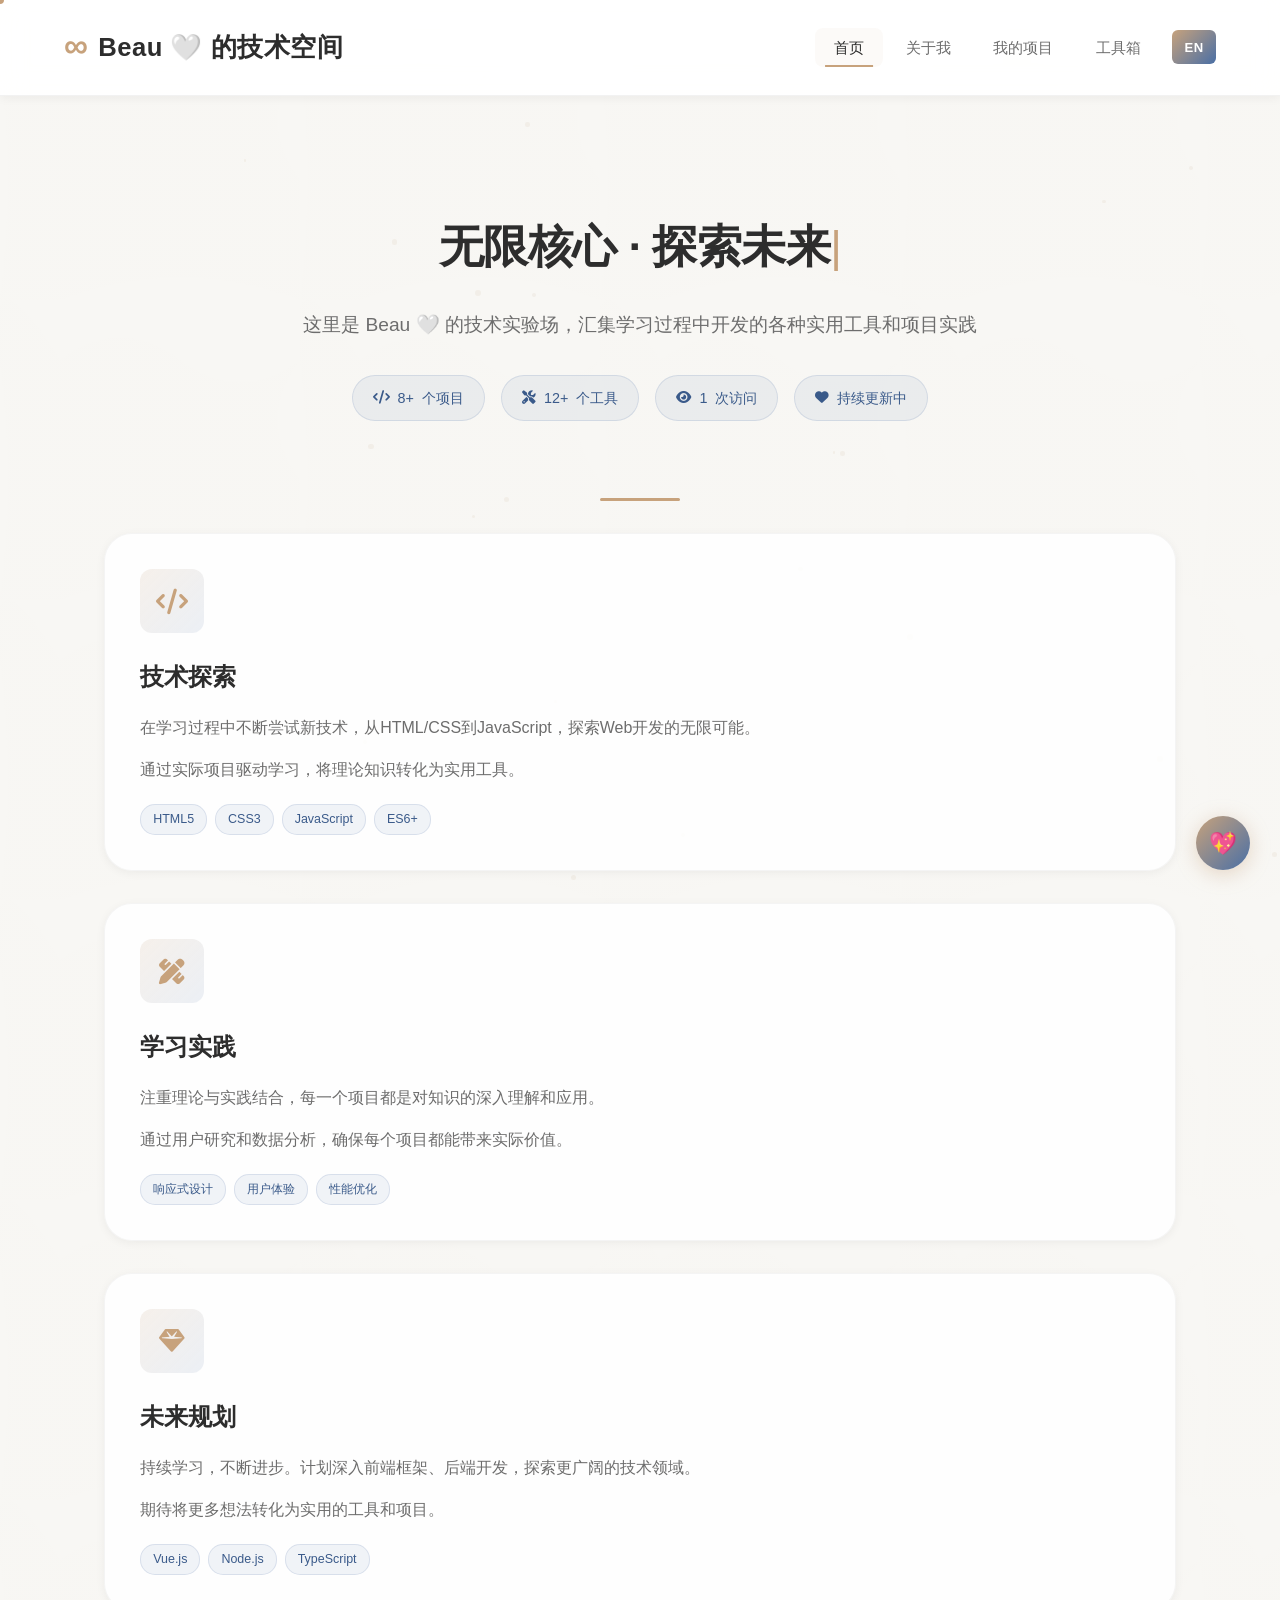
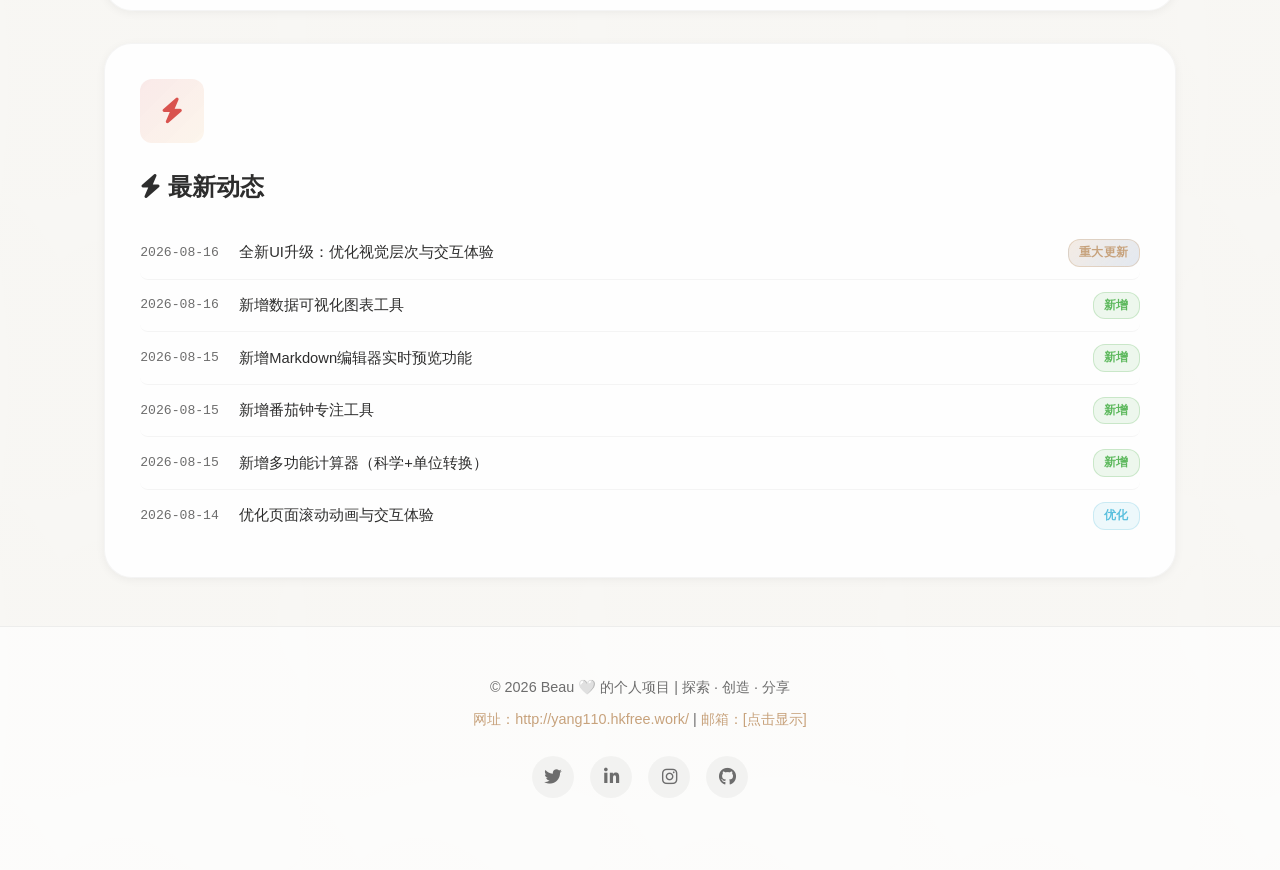
==== index.html @ 0f8a6fc0 "上传网站文件" ====
<!DOCTYPE html>
<html lang="zh-CN">
<head>
    <meta charset="UTF-8">
    <link rel="icon" href="图标/logo.png">
    <meta name="viewport" content="width=device-width, initial-scale=1.0">
    <title>InfinityCore - 无限核心 | Beau 🤍 的技术空间</title>
    <meta name="description" content="Beau 🤍 的个人技术空间，汇集学习过程中开发的各种实用工具和项目实践">
    
    <!-- SEO & Open Graph -->
    <meta property="og:title" content="InfinityCore - 无限核心 | Beau 🤍 的技术空间">
    <meta property="og:description" content="个人技术实验场，汇集学习过程中开发的各种实用工具和项目实践 | 全新升级版">
    <meta property="og:type" content="website">
    <meta name="keywords" content="InfinityCore, Beau, 技术空间, Web开发, 前端, JavaScript, HTML, CSS, 工具箱, 学习笔记">
    <meta http-equiv="Content-Type" content="text/html;charset=gb2312" />
    <meta name="sogou_site_verification" content="lBYwadlYSS" />
    <meta name="theme-color" content="#c7a27c">

    <!-- 外部CSS文件 -->
    <link rel="stylesheet" href="https://cdnjs.cloudflare.com/ajax/libs/font-awesome/6.4.0/css/all.min.css">
    <link rel="stylesheet" href="style.css">
    
    <!-- 多语言系统 -->
    <script src="i18n.js"></script>
</head>
<body>
    <!-- 自定义光标（简化版） -->
    <div class="cursor-dot"></div>
    
    <!-- 背景粒子 -->
    <div class="particles" id="particles"></div>
    
    <!-- 加载动画 -->
    <div class="loader" id="loader">
        <div class="loader-content">
            <div class="logo-loading">InfinityCore</div>
            <div class="loader-spinner"></div>
            <div class="loader-progress"></div>
            <div class="loader-complete" data-i18n="loader.ready">准备就绪</div>
        </div>
    </div>

    <!-- 导航栏（只保留前4项 + 语言切换） -->
    <nav class="navbar" id="navbar">
        <div class="logo">
            <span class="logo-icon">∞</span>
            <span data-i18n="nav.logo">Beau 🤍 的技术空间</span>
        </div>
        <div class="nav-actions">
            <!-- 语言切换按钮 -->
            <button class="lang-toggle" id="langToggle" data-tooltip="Switch to English" title="切换语言">EN</button>
            <button class="mobile-toggle" id="mobileToggle">☰</button>
        </div>
        <ul class="nav-links" id="navLinks">
            <li><a href="#" class="active" onclick="showContent('home', this)" data-i18n="nav.home">首页</a></li>
            <li><a href="#" onclick="showContent('about', this)" data-i18n="nav.about">关于我</a></li>
            <li><a href="#" onclick="showContent('projects', this)" data-i18n="nav.projects">我的项目</a></li>
            <li><a href="my-tools.html" target="_blank" rel="noopener noreferrer" data-i18n="nav.toolbox">工具箱</a></li>
        </ul>
    </nav>

    <!-- 主要内容 -->
    <main class="container">
        <!-- 首页内容 -->
        <section id="home-content" class="content-section">
            <div class="hero">
                <h1><span id="typewriter"></span><span class="cursor-blink">|</span></h1>
                <p data-i18n="hero.subtitle">这里是 Beau 🤍 的技术实验场，汇集学习过程中开发的各种实用工具和项目实践</p>
                <div class="hero-stats">
                    <div class="stat-badge"><i class="fas fa-code"></i><span id="projectCount">8+</span> <span data-i18n="stats.projects">个项目</span></div>
                    <div class="stat-badge"><i class="fas fa-tools"></i><span id="toolCount">12+</span> <span data-i18n="stats.tools">个工具</span></div>
                    <div class="stat-badge"><i class="fas fa-eye"></i><span id="visitCount">--</span> <span data-i18n="stats.visits">次访问</span></div>
                    <div class="stat-badge"><i class="fas fa-heart"></i> <span data-i18n="stats.updating">持续更新中</span></div>
                </div>
            </div>
            
            <div class="content-card perspective fade-in-up">
                <div class="card-3d">
                    <div class="icon-container">
                        <i class="fas fa-code"></i>
                    </div>
                    <h2 data-i18n="card.tech.title">技术探索</h2>
                    <p data-i18n="card.tech.desc1">在学习过程中不断尝试新技术，从HTML/CSS到JavaScript，探索Web开发的无限可能。</p>
                    <p data-i18n="card.tech.desc2">通过实际项目驱动学习，将理论知识转化为实用工具。</p>
                    <div class="tech-tags">
                        <span class="mini-tag">HTML5</span>
                        <span class="mini-tag">CSS3</span>
                        <span class="mini-tag">JavaScript</span>
                        <span class="mini-tag">ES6+</span>
                    </div>
                </div>
            </div>

            <div class="content-card perspective fade-in-up">
                <div class="card-3d">
                    <div class="icon-container">
                        <i class="fas fa-pencil-ruler"></i>
                    </div>
                    <h2 data-i18n="card.learn.title">学习实践</h2>
                    <p data-i18n="card.learn.desc1">注重理论与实践结合，每一个项目都是对知识的深入理解和应用。</p>
                    <p data-i18n="card.learn.desc2">通过用户研究和数据分析，确保每个项目都能带来实际价值。</p>
                    <div class="tech-tags">
                        <span class="mini-tag">响应式设计</span>
                        <span class="mini-tag">用户体验</span>
                        <span class="mini-tag">性能优化</span>
                    </div>
                </div>
            </div>

            <div class="content-card perspective fade-in-up">
                <div class="card-3d">
                    <div class="icon-container">
                        <i class="fas fa-gem"></i>
                    </div>
                    <h2 data-i18n="card.future.title">未来规划</h2>
                    <p data-i18n="card.future.desc1">持续学习，不断进步。计划深入前端框架、后端开发，探索更广阔的技术领域。</p>
                    <p data-i18n="card.future.desc2">期待将更多想法转化为实用的工具和项目。</p>
                    <div class="tech-tags">
                        <span class="mini-tag">Vue.js</span>
                        <span class="mini-tag">Node.js</span>
                        <span class="mini-tag">TypeScript</span>
                    </div>
                </div>
            </div>

            <!-- 最新动态卡片 -->
            <div class="content-card perspective fade-in-up update-card">
                <div class="card-3d">
                    <div class="icon-container update-icon">
                        <i class="fas fa-bolt"></i>
                    </div>
                    <h2><i class="fas fa-bolt"></i> <span data-i18n="updates.title">最新动态</span></h2>
                    <div class="update-list">
                        <div class="update-item">
                            <span class="update-date">2026-08-16</span>
                            <span class="update-text" data-i18n="update.1">全新UI升级：优化视觉层次与交互体验</span>
                            <span class="update-tag major" data-i18n="updates.major">Major</span>
                        </div>
                        <div class="update-item">
                            <span class="update-date">2026-08-16</span>
                            <span class="update-text" data-i18n="update.2">新增数据可视化图表工具</span>
                            <span class="update-tag new" data-i18n="updates.new">New</span>
                        </div>
                        <div class="update-item">
                            <span class="update-date">2026-08-15</span>
                            <span class="update-text" data-i18n="update.3">新增Markdown编辑器实时预览功能</span>
                            <span class="update-tag new" data-i18n="updates.new">New</span>
                        </div>
                        <div class="update-item">
                            <span class="update-date">2026-08-15</span>
                            <span class="update-text" data-i18n="update.4">新增番茄钟专注工具</span>
                            <span class="update-tag new" data-i18n="updates.new">New</span>
                        </div>
                        <div class="update-item">
                            <span class="update-date">2026-08-15</span>
                            <span class="update-text" data-i18n="update.5">新增多功能计算器（科学+单位转换）</span>
                            <span class="update-tag new" data-i18n="updates.new">New</span>
                        </div>
                        <div class="update-item">
                            <span class="update-date">2026-08-14</span>
                            <span class="update-text" data-i18n="update.6">优化页面滚动动画与交互体验</span>
                            <span class="update-tag improve" data-i18n="updates.improve">Improve</span>
                        </div>
                    </div>
                </div>
            </div>

        </section>
        
        <!-- 关于内容 -->
        <section id="about-content" class="content-section" style="display:none;">
            <div class="hero">
                <h1 data-i18n="about.title">关于我</h1>
                <p data-i18n="about.subtitle">一名热爱技术的计算机科学学生</p>
            </div>

            <div class="content-card perspective fade-in-up">
                <div class="card-3d">
                    <div class="icon-container">
                        <i class="fas fa-user-graduate"></i>
                    </div>
                    <h2 data-i18n="about.education.bg">学习背景</h2>
                    <p data-i18n="about.education.school">YIPC · 物联网工程专业</p>
                    <p data-i18n="about.education.desc">专注于Web开发与网络技术，通过项目实践驱动学习，对前端开发、物联网应用和网络技术有浓厚兴趣。</p>
                </div>
            </div>

            <div class="content-card perspective fade-in-up">
                <div class="card-3d">
                    <div class="icon-container">
                        <i class="fas fa-cogs"></i>
                    </div>
                    <h2 data-i18n="about.skills.title">技术栈</h2>
                    <p data-i18n="about.skills.list">HTML5 · CSS3 · JavaScript · 响应式设计</p>
                    <p data-i18n="about.skills.learning">正在学习 Vue.js/React · Node.js 基础 · Git 版本控制</p>
                    <p data-i18n="about.skills.note">这个网站是我学习和实践过程的成果展示。</p>
                    
                    <!-- 技能进度条 -->
                    <div class="skills-container">
                        <div class="skill-item">
                            <div class="skill-header">
                                <span class="skill-name"><i class="fab fa-html5"></i> HTML5</span>
                                <span class="skill-percent">92%</span>
                            </div>
                            <div class="skill-bar"><div class="skill-fill" data-width="92"></div></div>
                        </div>
                        <div class="skill-item">
                            <div class="skill-header">
                                <span class="skill-name"><i class="fab fa-css3-alt"></i> CSS3</span>
                                <span class="skill-percent">88%</span>
                            </div>
                            <div class="skill-bar"><div class="skill-fill" data-width="88"></div></div>
                        </div>
                        <div class="skill-item">
                            <div class="skill-header">
                                <span class="skill-name"><i class="fab fa-js-square"></i> JavaScript</span>
                                <span class="skill-percent">82%</span>
                            </div>
                            <div class="skill-bar"><div class="skill-fill" data-width="82"></div></div>
                        </div>
                        <div class="skill-item">
                            <div class="skill-header">
                                <span class="skill-name"><i class="fas fa-mobile-alt"></i> 响应式设计</span>
                                <span class="skill-percent">85%</span>
                            </div>
                            <div class="skill-bar"><div class="skill-fill" data-width="85"></div></div>
                        </div>
                        <div class="skill-item">
                            <div class="skill-header">
                                <span class="skill-name"><i class="fab fa-vuejs"></i> Vue.js</span>
                                <span class="skill-percent">50%</span>
                            </div>
                            <div class="skill-bar"><div class="skill-fill" data-width="50"></div></div>
                        </div>
                        <div class="skill-item">
                            <div class="skill-header">
                                <span class="skill-name"><i class="fab fa-node-js"></i> Node.js</span>
                                <span class="skill-percent">40%</span>
                            </div>
                            <div class="skill-bar"><div class="skill-fill" data-width="40"></div></div>
                        </div>
                    </div>
                </div>
            </div>
            
            <div class="content-card perspective fade-in-up">
                <div class="card-3d">
                    <div class="icon-container">
                        <i class="fas fa-rocket"></i>
                    </div>
                    <h2>项目目标</h2>
                    <p>通过实际项目深入学习技术，开发有用的工具解决实际问题。</p>
                    <p>记录学习过程，整理有用的资源和经验，为未来职业发展打下基础。</p>
                    
                    <!-- 时间线视图 -->
                    <div class="timeline">
                        <div class="timeline-item">
                            <div class="timeline-dot"></div>
                            <div class="timeline-content">
                                <h4 data-i18n="timeline.start">🚀 启程</h4>
                                <p data-i18n="timeline.start.desc">开始接触 Web 开发，搭建第一个个人网站</p>
                                <span class="timeline-date">2023 年初</span>
                            </div>
                        </div>
                        <div class="timeline-item">
                            <div class="timeline-dot"></div>
                            <div class="timeline-content">
                                <h4 data-i18n="timeline.explore">🛠️ 探索</h4>
                                <p data-i18n="timeline.explore.desc">开发抽奖工具、资源导航站等实用小工具</p>
                                <span class="timeline-date">2023 年中</span>
                            </div>
                        </div>
                        <div class="timeline-item">
                            <div class="timeline-dot"></div>
                            <div class="timeline-content">
                                <h4 data-i18n="timeline.growth">📈 成长</h4>
                                <p data-i18n="timeline.growth.desc">学习 JavaScript 深入知识，构建代码共享平台</p>
                                <span class="timeline-date">2024 年</span>
                            </div>
                        </div>
                        <div class="timeline-item">
                            <div class="timeline-dot active"></div>
                            <div class="timeline-content">
                                <h4 data-i18n="timeline.now">✨ 现在</h4>
                                <p data-i18n="timeline.now.desc">全面升级，新增多个实用工具模块</p>
                                <span class="timeline-date">2026 年</span>
                            </div>
                        </div>
                    </div>
                </div>
            </div>

            <!-- 新增：联系方式卡片 -->
            <div class="content-card perspective fade-in-up contact-card">
                <div class="card-3d">
                    <div class="icon-container">
                        <i class="fas fa-envelope"></i>
                    </div>
                    <h2 data-i18n="contact.title">联系我</h2>
                    <p data-i18n="contact.desc">欢迎交流技术与合作机会</p>
                    <div class="contact-info">
                        <div class="contact-item">
                            <i class="fas fa-globe"></i>
                            <span data-i18n="contact.website">http://yang110.hkfree.work/</span>
                        </div>
                        <div class="contact-item" id="emailDisplay">
                            <i class="fas fa-envelope"></i>
                            <span class="email-link" onclick="showEmail()" data-i18n="contact.email.click">[点击显示邮箱]</span>
                        </div>
                    </div>
                </div>
            </div>
        </section>
        
        <!-- 我的项目内容 -->
        <section id="projects-content" class="content-section" style="display:none;">
            <div class="hero">
                <h1 data-i18n="projects.title">我的项目集合</h1>
                <p data-i18n="projects.subtitle">在学习过程中开发的各种实用工具</p>
            </div>

            <div class="projects-grid">
                <!-- 抽奖工具 -->
                <div class="project-card fade-in-up">
                    <div class="project-header">
                        <i class="fas fa-gift"></i>
                        <h3 data-i18n="project.lottery.name">随机抽选工具</h3>
                        <span class="project-status done" data-i18n="status.done">已完成</span>
                    </div>
                    <p data-i18n="project.lottery.desc">用于课堂抽点、活动抽奖的实用工具，支持自定义名单和多种随机算法。</p>
                    <div class="project-links">
                        <a href="抽奖.html" target="_blank" rel="noopener noreferrer" class="btn" data-i18n="project.lottery.btn">使用工具</a>
                    </div>
                    <div class="project-tags">
                        <span class="tag">JavaScript</span>
                        <span class="tag">HTML5</span>
                        <span class="tag">CSS3</span>
                    </div>
                </div>

                <!-- 资源导航 -->
                <div class="project-card fade-in-up">
                    <div class="project-header">
                        <i class="fas fa-bookmark"></i>
                        <h3 data-i18n="project.resources.name">资源导航站</h3>
                        <span class="project-status done" data-i18n="status.done">已完成</span>
                    </div>
                    <p data-i18n="project.resources.desc">收集整理的学习资源和实用网站，方便快速访问常用开发工具和学习平台。</p>
                    <div class="project-links">
                        <a href="友情链接.html" target="_blank" rel="noopener noreferrer" class="btn" data-i18n="project.resources.btn">查看资源</a>
                    </div>
                    <div class="project-tags">
                        <span class="tag">资源整理</span>
                        <span class="tag">导航设计</span>
                        <span class="tag">用户体验</span>
                    </div>
                </div>

                 <!-- 代码学习库 -->
                <div class="project-card fade-in-up">
                    <div class="project-header">
                        <i class="fas fa-code-branch"></i>
                        <h3 data-i18n="project.code.name">代码学习中心</h3>
                        <span class="project-status done" data-i18n="status.done">已完成</span>
                    </div>
                    <p data-i18n="project.code.desc">收集整理的学习代码的方法，方便快速搭建交流平台。</p>
                    <div class="project-links">
                        <a href="date/share.html" target="_blank" rel="noopener noreferrer" class="btn" data-i18n="project.code.btn">进入中心</a>
                    </div>
                    <div class="project-tags">
                        <span class="tag">融合整理</span>
                        <span class="tag">代码共享</span>
                        <span class="tag">共建平台</span>
                    </div>
                </div>

                <!-- 番茄钟工具 -->
                <div class="project-card fade-in-up featured">
                    <div class="project-badge-new" data-i18n="status.hot">✨ 热门</div>
                    <div class="project-header">
                        <i class="fas fa-clock"></i>
                        <h3 data-i18n="project.pomodoro.name">番茄钟专注工具</h3>
                        <span class="project-status done" data-i18n="status.done">已完成</span>
                    </div>
                    <p data-i18n="project.pomodoro.desc">基于番茄工作法的专注计时器，帮助提升学习和工作效率，支持自定义时长和休息提醒。</p>
                    <div class="project-links">
                        <a href="pomodoro.html" target="_blank" rel="noopener noreferrer" class="btn" data-i18n="project.pomodoro.btn">使用工具</a>
                    </div>
                    <div class="project-tags">
                        <span class="tag">JavaScript</span>
                        <span class="tag">效率工具</span>
                        <span class="tag">时间管理</span>
                    </div>
                </div>

                <!-- 多功能计算器 -->
                <div class="project-card fade-in-up featured">
                    <div class="project-badge-new" data-i18n="status.hot">✨ 热门</div>
                    <div class="project-header">
                        <i class="fas fa-calculator"></i>
                        <h3 data-i18n="project.calculator.name">多功能计算器</h3>
                        <span class="project-status done" data-i18n="status.done">已完成</span>
                    </div>
                    <p data-i18n="project.calculator.desc">支持基础计算、科学函数（三角/对数/幂运算）、8种单位转换的在线计算工具。</p>
                    <div class="project-links">
                        <a href="calculator.html" target="_blank" rel="noopener noreferrer" class="btn" data-i18n="project.calculator.btn">使用工具</a>
                    </div>
                    <div class="project-tags">
                        <span class="tag">JavaScript</span>
                        <span class="tag">科学计算</span>
                        <span class="tag">单位转换</span>
                    </div>
                </div>

                <!-- 技术笔记 -->
                <div class="project-card fade-in-up featured">
                    <div class="project-badge-new" data-i18n="status.hot">✨ 热门</div>
                    <div class="project-header">
                        <i class="fas fa-book-open"></i>
                        <h3 data-i18n="project.notes.name">技术学习笔记</h3>
                        <span class="project-status done" data-i18n="status.done">已完成</span>
                    </div>
                    <p data-i18n="project.notes.desc">系统化的前端学习笔记，涵盖 HTML/CSS/JS 核心知识、Git 使用、性能优化等实战内容。</p>
                    <div class="project-links">
                        <a href="notes.html" target="_blank" rel="noopener noreferrer" class="btn" data-i18n="project.notes.btn">阅读笔记</a>
                    </div>
                    <div class="project-tags">
                        <span class="tag">学习笔记</span>
                        <span class="tag">前端知识</span>
                        <span class="tag">最佳实践</span>
                    </div>
                </div>

                <!-- Markdown编辑器 -->
                <div class="project-card fade-in-up featured">
                    <div class="project-badge-new" data-i18n="status.hot">✨ 热门</div>
                    <div class="project-header">
                        <i class="fas fa-markdown"></i>
                        <h3 data-i18n="project.markdown.name">Markdown 编辑器</h3>
                        <span class="project-status done" data-i18n="status.done">已完成</span>
                    </div>
                    <p data-i18n="project.markdown.desc">在线 Markdown 编辑器，支持实时预览、语法高亮、工具栏快捷操作、一键导出 HTML。</p>
                    <div class="project-links">
                        <a href="markdown-editor.html" target="_blank" rel="noopener noreferrer" class="btn" data-i18n="project.markdown.btn">使用工具</a>
                    </div>
                    <div class="project-tags">
                        <span class="tag">Markdown</span>
                        <span class="tag">编辑器</span>
                        <span class="tag">实时预览</span>
                    </div>
                </div>

                <!-- 数据可视化 -->
                <div class="project-card fade-in-up featured">
                    <div class="project-badge-new" data-i18n="status.hot">✨ 热门</div>
                    <div class="project-header">
                        <i class="fas fa-chart-pie"></i>
                        <h3 data-i18n="project.charts.name">数据可视化工具</h3>
                        <span class="project-status done" data-i18n="status.done">已完成</span>
                    </div>
                    <p data-i18n="project.charts.desc">纯前端数据可视化工具，支持柱状图/折线图/饼图/雷达图等多种图表类型，即输即显。</p>
                    <div class="project-links">
                        <a href="charts.html" target="_blank" rel="noopener noreferrer" class="btn" data-i18n="project.charts.btn">使用工具</a>
                    </div>
                    <div class="project-tags">
                        <span class="tag">Canvas</span>
                        <span class="tag">数据可视化</span>
                        <span class="tag">图表生成</span>
                    </div>
                </div>

                <!-- 设计工具箱 -->
                <div class="project-card fade-in-up featured">
                    <div class="project-badge-new" data-i18n="status.hot">✨ 热门</div>
                    <div class="project-header">
                        <i class="fas fa-palette"></i>
                        <h3 data-i18n="project.design.name">设计工具箱</h3>
                        <span class="project-status done" data-i18n="status.done">已完成</span>
                    </div>
                    <p data-i18n="project.design.desc">前端设计辅助工具集合，包含颜色选择、渐变生成、阴影效果、圆角预览、字体预览等功能。</p>
                    <div class="project-links">
                        <a href="design-tools.html" target="_blank" rel="noopener noreferrer" class="btn" data-i18n="project.design.btn">使用工具</a>
                    </div>
                    <div class="project-tags">
                        <span class="tag">CSS工具</span>
                        <span class="tag">设计辅助</span>
                        <span class="tag">前端效率</span>
                    </div>
                </div>

                <!-- 博客系统（计划中） -->
                <div class="project-card fade-in-up">
                    <div class="project-header">
                        <i class="fas fa-blog"></i>
                        <h3 data-i18n="project.blog.name">个人技术博客</h3>
                        <span class="project-status plan" data-i18n="status.plan">计划中</span>
                    </div>
                    <p data-i18n="project.blog.desc">计划中的个人技术博客，用于记录学习笔记、技术总结和项目经验分享。</p>
                    <div class="project-links">
                        <a href="javascript:void(0)" class="btn-secondary" data-i18n="project.blog.btn">开发中</a>
                    </div>
                    <div class="project-tags">
                        <span class="tag">计划中</span>
                        <span class="tag">Node.js</span>
                        <span class="tag">数据库</span>
                    </div>
                </div>


                <!-- API工具集（计划中） -->
                <div class="project-card fade-in-up">
                    <div class="project-header">
                        <i class="fas fa-tools"></i>
                        <h3 data-i18n="project.api.name">API工具集合</h3>
                        <span class="project-status plan" data-i18n="status.plan">计划中</span>
                    </div>
                    <p data-i18n="project.api.desc">计划开发的一系列API工具，包括天气查询、IP查询、二维码生成等实用功能。</p>
                    <div class="project-links">
                        <a href="javascript:void(0)" class="btn-secondary" data-i18n="project.api.btn">构思中</a>
                    </div>
                    <div class="project-tags">
                        <span class="tag">计划中</span>
                        <span class="tag">API开发</span>
                        <span class="tag">后端</span>
                    </div>
                </div>
            </div>
        </section>
    </main>

    <!-- 页脚 -->
    <footer>
        <p data-i18n="footer.copyright">&copy; <span id="currentYear"></span> Beau 🤍 的个人项目 | 探索 · 创造 · 分享</p>
        <p><span class="email-link" data-i18n="footer.website">网址：http://yang110.hkfree.work/</span> |
            <span class="email-link" id="emailText" data-i18n="footer.email">邮箱：[点击显示]</span>
        </p>

        <div class="social-links">
            <a href="#" target="_blank" rel="noopener noreferrer"><i class="fab fa-twitter"></i></a>
            <a href="#" target="_blank" rel="noopener noreferrer"><i class="fab fa-linkedin-in"></i></a>
            <a href="#" target="_blank" rel="noopener noreferrer"><i class="fab fa-instagram"></i></a>
            <a href="#" target="_blank" rel="noopener noreferrer"><i class="fab fa-github"></i></a>
        </div>

     </footer>

    <!-- 打赏按钮 -->
    <button class="donate-btn" onclick="openDonateModal()">💖</button>
    
    <!-- 打赏弹窗 -->
    <div class="modal" id="donateModal">
        <div class="modal-content">
            <button class="close-btn" onclick="closeDonateModal()">&times;</button>
            <h2 style="text-align: center; margin-bottom: 1.5rem; color: var(--accent);" data-i18n="donate.title">感谢您的支持</h2>

            <div class="qr-tabs">
                <button class="tab-btn active" onclick="showQR('wechat')" data-i18n="donate.wechat">微信支付</button>
                <button class="tab-btn" onclick="showQR('alipay')" data-i18n="donate.alipay">支付宝</button>
            </div>
            
            <div class="qr-container">
                <div class="qr-code" id="wechatQR">
                    <div class="qr-code-img-container">
                        <img src="打赏/WeChat Pay.jpg" alt="微信支付二维码" class="qr-code-img active" id="wechatImg"
                             data-loaded="false"
                             onclick="if(window.zoomImage){zoomImage(this.src)}"
                             style="width:100%!important;height:100%!important;max-width:100%!important;max-height:100%!important;object-fit:cover!important;overflow:hidden!important;">
                        <div class="qr-loading" id="wechatLoading"><i class="fas fa-spinner"></i></div>
                        <div class="qr-error" id="wechatError" style="display: none;">图片加载失败</div>
                    </div>
                </div>
                <div class="qr-code" id="alipayQR" style="display: none;">
                    <div class="qr-code-img-container">
                        <img src="打赏/Alipay.jpg" alt="支付宝二维码" class="qr-code-img" id="alipayImg"
                             data-loaded="false"
                             onclick="if(window.zoomImage){zoomImage(this.src)}"
                             style="width:100%!important;height:100%!important;max-width:100%!important;max-height:100%!important;object-fit:cover!important;overflow:hidden!important;">
                        <div class="qr-loading" id="alipayLoading"><i class="fas fa-spinner"></i></div>
                        <div class="qr-error" id="alipayError" style="display: none;">图片加载失败</div>
                    </div>
                </div>
            </div>
            
            <div class="donate-text">
                <p data-i18n="donate.text1">您的支持是我持续学习和创作的动力</p>
                <p data-i18n="donate.text2">每一份支持都将用于技术学习和项目开发</p>
                <p data-i18n="donate.text3">感谢您对InfinityCore的信任与支持！</p>
            </div>
        </div>
    </div>
    
    <!-- 图片放大查看器 -->
    <div class="image-zoom-modal" id="imageZoomModal">
        <span class="zoom-close" onclick="closeZoomModal()">&times;</span>
        <img class="zoom-content" id="zoomedImage">
        <div class="zoom-controls">
            <button class="zoom-btn" onclick="zoomIn()"><i class="fas fa-plus"></i></button>
            <button class="zoom-btn" onclick="zoomOut()"><i class="fas fa-minus"></i></button>
            <button class="zoom-btn" onclick="resetZoom()"><i class="fas fa-sync-alt"></i></button>
        </div>
    </div>

    <!-- 回到顶部按钮 -->
    <button class="back-to-top" id="backToTop" onclick="scrollToTop()">
        <i class="fas fa-chevron-up"></i>
    </button>

    <!-- 外部JavaScript文件 -->
    <script src="script.js"></script>
    <script>
        // ====== 页面初始化增强 ======
        document.addEventListener('DOMContentLoaded', function() {
            // 1. 更新年份
            const yearEl = document.getElementById('currentYear');
            if (yearEl) yearEl.textContent = new Date().getFullYear();
            
            // 2. 访问计数器（localStorage）
            let visits = parseInt(localStorage.getItem('infinitycore_visits') || '0') + 1;
            localStorage.setItem('infinitycore_visits', visits);
            const visitEl = document.getElementById('visitCount');
            if (visitEl) visitEl.textContent = visits;

            // 3. 打字机效果
            initTypewriter();
            
            // 4. 初始化技能条动画
            initSkillBars();
            
            // 5. 初始化滚动动画观察器
            initScrollAnimations();

            // 6. 初始化回到顶部按钮显示逻辑
            initBackToTop();
        });

        // 打字机效果
        function initTypewriter() {
            const el = document.getElementById('typewriter');
            if (!el) return;
            const texts = ['无限核心 · 探索未来', 'InfinityCore · Explore Future', '代码改变世界', 'Code Changes The World'];
            let textIndex = 0, charIndex = 0, isDeleting = false;
            
            function type() {
                const current = texts[textIndex];
                if (isDeleting) {
                    el.textContent = current.substring(0, charIndex - 1);
                    charIndex--;
                } else {
                    el.textContent = current.substring(0, charIndex + 1);
                    charIndex++;
                }
                
                let speed = isDeleting ? 50 : 120;
                if (!isDeleting && charIndex === current.length) {
                    speed = 2000;
                    isDeleting = true;
                } else if (isDeleting && charIndex === 0) {
                    isDeleting = false;
                    textIndex = (textIndex + 1) % texts.length;
                    speed = 500;
                }
                setTimeout(type, speed);
            }
            type();
        }

        // 技能条动画
        function initSkillBars() {
            const bars = document.querySelectorAll('.skill-fill');
            const observer = new IntersectionObserver((entries) => {
                entries.forEach(entry => {
                    if (entry.isIntersecting) {
                        const w = entry.target.dataset.width;
                        entry.target.style.width = w + '%';
                        observer.unobserve(entry.target);
                    }
                });
            }, { threshold: 0.5 });
            bars.forEach(b => observer.observe(b));
        }

        // 滚动渐入动画
        function initScrollAnimations() {
            const els = document.querySelectorAll('.fade-in-up');
            const observer = new IntersectionObserver((entries) => {
                entries.forEach(entry => {
                    if (entry.isIntersecting) {
                        entry.target.classList.add('visible');
                        observer.unobserve(entry.target);
                    }
                });
            }, { threshold: 0.1, rootMargin: '0px 0px -50px 0px' });
            els.forEach(el => observer.observe(el));
        }

        // 邮箱防爬虫保护
        document.addEventListener('DOMContentLoaded', function() {
            const emailText = document.getElementById('emailText');
            if (emailText) {
                emailText.addEventListener('click', function() {
                    const encodedEmail = 'MTcyNjU5ODU5NjFAMTYzLmNvbQ==';
                    const email = atob(encodedEmail);
                    this.innerHTML = `<a href="mailto:${email}" class="email-link">邮箱：${email}</a>`;
                });
                emailText.style.cursor = 'pointer';
                emailText.title = '点击显示邮箱地址';
            }
        });

        // 显示邮箱函数（关于页面）
        function showEmail() {
            const encodedEmail = 'MTcyNjU5ODU5NjFAMTYzLmNvbQ==';
            const email = atob(encodedEmail);
            const container = document.querySelector('#emailDisplay .email-link');
            if (container) {
                container.innerHTML = `<a href="mailto:${email}">${email}</a>`;
            }
        }

        // 回到顶部功能
        function initBackToTop() {
            const btn = document.getElementById('backToTop');
            window.addEventListener('scroll', () => {
                if (window.scrollY > 400) {
                    btn.classList.add('visible');
                } else {
                    btn.classList.remove('visible');
                }
            });
        }

        function scrollToTop() {
            window.scrollTo({ top: 0, behavior: 'smooth' });
        }
    </script>
</body>
</html>
---- style.css ----
/* ============================================
   InfinityCore v1.3.0 - 样式系统
   保持底层框架不变，增强视觉与交互体验
   ============================================ */

/* 基础重置与全局样式 */
* {
    margin: 0;
    padding: 0;
    box-sizing: border-box;
}

:root {
    /* === 核心色彩变量（保持不变）=== */
    --primary: #4a6fa5; /* 柔和的蓝灰色 */
    --primary-dark: #3a5a8a;
    --secondary: #8a9b6e; /* 自然绿 */
    --dark: #2d2d2d;
    --light: #f8f7f4; /* 温暖的灰白色 */
    --gray: #6d6d6d;
    --border: #e0ded9;
    --accent: #c7a27c; /* 温暖的米褐色 */
    --card-bg: rgba(255, 255, 255, 0.85);
    --text-light: #f8f7f4;
    
    /* === 动画曲线（保持不变）=== */
    --transition: all 0.4s cubic-bezier(0.165, 0.84, 0.44, 1);
    --ease-out: cubic-bezier(0.23, 1, 0.32, 1);
    --ease-in-out: cubic-bezier(0.455, 0.03, 0.515, 0.955);
    
    /* === v1.3.0 新增变量 === */
    --shadow-sm: 0 2px 10px rgba(0, 0, 0, 0.05);
    --shadow-md: 0 8px 30px rgba(0, 0, 0, 0.08);
    --shadow-lg: 0 16px 48px rgba(0, 0, 0, 0.12);
    --shadow-glow: 0 0 20px rgba(199, 162, 124, 0.2);
    --radius-sm: 8px;
    --radius-md: 12px;
    --radius-lg: 20px;
    --radius-xl: 28px;
}

body {
    font-family: 'Segoe UI', Roboto, 'Helvetica Neue', sans-serif;
    background: var(--light);
    color: var(--dark);
    line-height: 1.7;
    overflow-x: hidden;
    position: relative;
    -webkit-font-smoothing: antialiased;
    -moz-osx-font-smoothing: grayscale;
    cursor: none; /* 默认隐藏光标，触摸设备通过 @media 覆盖 */
}

/* 背景纹理 - 更微妙的纸质感（保持不变） */
body::before {
    content: "";
    position: absolute;
    top: 0;
    left: 0;
    width: 100%;
    height: 100%;
    background: 
        linear-gradient(rgba(248, 247, 244, 0.9), rgba(248, 247, 244, 0.9)),
        url('data:image/svg+xml;utf8,<svg xmlns="http://www.w3.org/2000/svg" width="100" height="100" viewBox="0 0 100 100"><rect fill="none" width="100" height="100"/><path fill="rgba(199, 162, 124, 0.03)" d="M20,20 Q40,5 60,20 T100,20 Q85,40 100,60 T100,100 Q60,85 20,100 T0,100 Q5,60 0,20 T20,20" /></svg>');
    background-size: cover, 300px 300px;
    z-index: -1;
    pointer-events: none;
}

/* 背景粒子（保持不变） */
.particles {
    position: fixed;
    top: 0;
    left: 0;
    width: 100%;
    height: 100%;
    z-index: -1;
    pointer-events: none;
}

.particle {
    position: absolute;
    background: rgba(199, 162, 124, 0.1);
    border-radius: 50%;
    animation: float 20s infinite ease-in-out;
}

@keyframes float {
    0%, 100% {
        transform: translate(0, 0) scale(1);
        opacity: 0.5;
    }
    25% {
        transform: translate(10px, -10px) scale(1.1);
        opacity: 0.7;
    }
    50% {
        transform: translate(-5px, 15px) scale(0.9);
        opacity: 0.4;
    }
    75% {
        transform: translate(-10px, -5px) scale(1.05);
        opacity: 0.6;
    }
}

/* ====== 增强加载动画 v1.3.0 ====== */
.loader {
    position: fixed;
    top: 0;
    left: 0;
    width: 100%;
    height: 100%;
    background: var(--light);
    display: flex;
    justify-content: center;
    align-items: center;
    flex-direction: column;
    z-index: 1000;
    transition: opacity 0.6s ease;
}

.loader-content {
    text-align: center;
    position: relative;
}

.logo-loading {
    font-size: 3.2rem;
    font-weight: 700;
    color: var(--primary);
    margin-bottom: 1.5rem;
    opacity: 0;
    transform: translateY(20px);
    animation: fadeInUp 0.8s ease forwards 0.3s;
    position: relative;
}

.logo-loading::after {
    content: "";
    position: absolute;
    bottom: -10px;
    left: 50%;
    transform: translateX(-50%);
    width: 60px;
    height: 3px;
    background: var(--accent);
    border-radius: 2px;
    animation: expandLine 1.2s ease-in-out forwards 0.8s;
    opacity: 0;
}

/* v1.3.0 新增：版本徽章 */
.version-badge {
    display: inline-block;
    padding: 6px 18px;
    background: linear-gradient(135deg, var(--accent), var(--primary));
    color: white;
    font-size: 0.85rem;
    font-weight: 600;
    letter-spacing: 1px;
    border-radius: 20px;
    margin-bottom: 2rem;
    opacity: 0;
    transform: translateY(15px);
    animation: fadeInUp 0.6s ease forwards 1s;
}

.loader-spinner {
    position: relative;
    width: 120px;
    height: 120px;
    margin: 0 auto 2rem;
}

.loader-spinner::before,
.loader-spinner::after {
    content: "";
    position: absolute;
    top: 0;
    left: 0;
    width: 100%;
    height: 100%;
    border-radius: 50%;
    border: 4px solid transparent;
    mix-blend-mode: multiply;
}

.loader-spinner::before {
    border-top-color: var(--accent);
    animation: spin 2s linear infinite;
}

.loader-spinner::after {
    border-top-color: var(--primary);
    animation: spin 1.5s linear infinite reverse;
}

.loader-progress {
    width: 200px;
    height: 4px;
    background: rgba(199, 162, 124, 0.2);
    border-radius: 2px;
    margin: 0 auto;
    overflow: hidden;
    position: relative;
}

.loader-progress::after {
    content: "";
    position: absolute;
    top: 0;
    left: 0;
    height: 100%;
    width: 0;
    background: linear-gradient(90deg, var(--accent), var(--primary));
    animation: progress 1.5s ease-in-out forwards;
}

.loader-complete {
    position: relative;
    top: 30px;
    opacity: 0;
    color: var(--accent);
    font-weight: 500;
    font-size: 1.1rem;
    letter-spacing: 1px;
    transition: opacity 0.5s ease;
    animation: fadeIn 0.8s ease forwards 1.5s;
}

/* 动画关键帧（保持不变） */
@keyframes spin {
    to { transform: rotate(360deg); }
}

@keyframes progress {
    to { width: 100%; }
}

@keyframes fadeInUp {
    to { opacity: 1; transform: translateY(0); }
}

@keyframes fadeIn {
    to { opacity: 1; }
}

@keyframes expandLine {
    0% { width: 0; opacity: 0; }
    50% { width: 120px; opacity: 1; }
    100% { width: 60px; opacity: 1; }
}

/* ============================================================
   导航栏 - 苹果级设计（优化版）
   - Logo 固定在左侧
   - 导航链接 + 语言切换整体靠右
   - 移动端下拉菜单纯白无重影
   ============================================================ */
.navbar {
    background: rgba(255, 255, 255, 0.92);
    box-shadow: 0 2px 10px rgba(0, 0, 0, 0.05);
    padding: 1.2rem 5%;
    position: sticky;
    top: 0;
    z-index: 100;
    display: flex;
    justify-content: flex-end; /* 改为 flex-end，配合 logo 的 margin-right: auto 实现左固定右排列 */
    align-items: center;
    backdrop-filter: blur(12px);
    -webkit-backdrop-filter: blur(12px);
    transform: translateY(-10px);
    opacity: 0;
    animation: slideDown 0.6s ease forwards 1.8s;
    transition: all 0.3s ease;
    border-bottom: 1px solid rgba(0, 0, 0, 0.05);
}

@keyframes slideDown {
    to { transform: translateY(0); opacity: 1; }
}

/* 滚动时的导航栏效果 */
.navbar.scrolled {
    padding: 0.8rem 5%;
    box-shadow: 0 4px 20px rgba(0, 0, 0, 0.08);
    backdrop-filter: blur(16px);
    -webkit-backdrop-filter: blur(16px);
}

.navbar.scrolled .logo {
    font-size: 1.4rem;
}

/* ====== Logo — 固定在左侧 ====== */
.logo {
    font-size: 1.6rem;
    font-weight: 600;
    color: var(--dark);
    display: flex;
    align-items: center;
    margin-right: auto; /* 关键：把右侧空间让给 nav-links 和 lang-toggle */
    transition: transform 0.3s ease;
    letter-spacing: 0.5px;
    flex-shrink: 0;
}

.logo:hover {
    transform: scale(1.02);
}

.logo-icon {
    margin-right: 10px;
    font-size: 1.3em;
    color: var(--accent);
    position: relative;
    top: -1px;
    transition: transform 0.8s var(--ease-out);
}

.logo:hover .logo-icon {
    transform: rotate(360deg);
}

/* ====== 导航链接 — 桌面端靠右排列 ====== */
.nav-links {
    display: flex;
    list-style: none;
    align-items: center;
    gap: 4px;
    margin: 0;
    padding: 0;
}

.nav-links li a {
    color: var(--gray);
    text-decoration: none;
    padding: 0.7rem 1.2rem;
    border-radius: 8px;
    transition: var(--transition);
    font-size: 0.95rem;
    font-weight: 500;
    position: relative;
    overflow: hidden;
    white-space: nowrap;
}

.nav-links li a::before {
    content: "";
    position: absolute;
    bottom: 0;
    left: 50%;
    width: 0;
    height: 2px;
    background: var(--accent);
    transition: var(--transition);
    transform: translateX(-50%);
}

.nav-links li a:hover,
.nav-links li a.active {
    color: var(--dark);
    background: rgba(199, 162, 124, 0.05);
}

.nav-links li a:hover::before,
.nav-links li a.active::before {
    width: 70%;
}

.nav-links li a:active {
    transform: scale(0.95);
    transition: transform 0.1s ease;
}

/* ====== 右侧操作区（语言切换 + 汉堡菜单） ====== */
.nav-actions {
    display: flex;
    align-items: center;
    gap: 8px;
    flex-shrink: 0;
    margin-left: 12px;
}

/* ====== 语言切换按钮 ====== */
.lang-toggle {
    display: flex;
    align-items: center;
    justify-content: center;
    width: 44px;
    height: 34px;
    background: linear-gradient(135deg, var(--accent), var(--primary));
    color: white;
    border: none;
    border-radius: 6px;
    font-size: 0.82rem;
    font-weight: 600;
    cursor: pointer;
    transition: all 0.25s ease;
    letter-spacing: 0.5px;
    flex-shrink: 0;
}

.lang-toggle:hover {
    transform: translateY(-2px);
    box-shadow: 0 4px 12px rgba(199, 162, 124, 0.35);
}

.lang-toggle:active {
    transform: scale(0.95);
}

/* ====== 汉堡菜单按钮（仅移动端显示） ====== */
.mobile-toggle {
    display: none;
    background: none;
    border: none;
    color: var(--dark);
    font-size: 1.6rem;
    cursor: pointer;
    transition: transform 0.3s ease;
    padding: 8px;
    border-radius: 4px;
    flex-shrink: 0;
}

.mobile-toggle:hover {
    background: rgba(199, 162, 124, 0.1);
    transform: rotate(90deg);
}

/* ============================================================
   响应式设计
   ============================================================ */

/* ====== 桌面端 (≥ 769px) ====== */
@media (min-width: 769px) {
    /* 桌面端：正常显示 nav-links，隐藏汉堡菜单 */
    .nav-links {
        display: flex !important;
        position: static;
        background: transparent;
        box-shadow: none;
        border: none;
        padding: 0;
        border-radius: 0;
        flex-direction: row;
        animation: none;
    }

    .mobile-toggle {
        display: none !important;
    }

    /* 桌面端：语言切换按钮放到 nav-links 右侧 */
    .nav-actions {
        order: 1;
        margin-left: 12px;
    }

    .nav-links {
        order: 0;
    }

    /* 桌面端导航链接靠右排列（由于 logo 的 margin-right: auto，nav-links 和 nav-actions 会整体靠右） */
    .nav-links li a {
        padding: 0.7rem 1.2rem;
        font-size: 0.95rem;
    }
}

/* ====== 移动端 (< 769px) ====== */
@media (max-width: 768px) {
    /* 导航栏在移动端保持 flex-end 布局，logo 靠左 */
    .navbar {
        padding: 1rem 4%;
        flex-wrap: nowrap;
    }

    .logo {
        font-size: 1.3rem;
        margin-right: auto;
    }

    .logo-icon {
        font-size: 1.1em;
        margin-right: 6px;
    }

    /* 极小屏：隐藏 logo 文字只显示图标 */
    @media (max-width: 480px) {
        .logo span:not(.logo-icon) {
            display: none;
        }
        .logo-icon {
            font-size: 1.3em;
            margin-right: 0;
        }
    }

    /* 汉堡菜单显示 */
    .mobile-toggle {
        display: block;
    }

    /* 语言切换按钮移动端适配 */
    .lang-toggle {
        width: 36px;
        height: 32px;
        font-size: 0.78rem;
    }

    /* ====== 下拉菜单 — 修复重影问题 ====== */
    .nav-links {
        display: none;
        position: absolute;
        top: 100%;
        left: 0;
        right: 0;
        /* 纯白背景，完全不透明，消除重影 */
        background: #ffffff;
        flex-direction: column;
        padding: 1.5rem 1.5rem 1.8rem;
        /* 清晰但不过度的阴影，避免模糊重影感 */
        box-shadow: 0 12px 40px rgba(0, 0, 0, 0.15);
        border-top: 1px solid rgba(0, 0, 0, 0.06);
        border-radius: 0 0 20px 20px;
        animation: slideDownMenu 0.25s ease;
        z-index: 999;
        /* 移除 backdrop-filter，避免半透明叠加 */
        backdrop-filter: none;
        -webkit-backdrop-filter: none;
    }

    @keyframes slideDownMenu {
        from {
            opacity: 0;
            transform: translateY(-8px);
        }
        to {
            opacity: 1;
            transform: translateY(0);
        }
    }

    .nav-links.active {
        display: flex;
    }

    .nav-links li a {
        padding: 1rem 1.2rem;
        font-size: 1rem;
        border-radius: 10px;
        text-align: center;
        width: 100%;
    }
}

/* ====== 主要内容区域 ====== */
.container {
    max-width: 1200px;
    margin: 3rem auto;
    padding: 0 5%;
    opacity: 0;
    transform: translateY(20px);
    animation: fadeInUp 0.8s ease forwards 1.8s;
}

.hero {
    text-align: center;
    padding: 4rem 0 5rem;
    margin-bottom: 2rem;
    position: relative;
}

.hero::after {
    content: "";
    position: absolute;
    bottom: 0;
    left: 50%;
    transform: translateX(-50%);
    width: 80px;
    height: 3px;
    background: var(--accent);
    border-radius: 2px;
    transition: width 0.5s ease;
}

.hero:hover::after {
    width: 120px;
}

.hero h1 {
    font-size: 2.8rem;
    margin-bottom: 1.5rem;
    color: var(--dark);
    font-weight: 700;
    letter-spacing: -0.5px;
    opacity: 0;
    transform: translateY(20px);
    animation: fadeInUp 0.6s ease forwards 0.2s;
    transition: all 0.4s ease;
}

.hero p {
    font-size: 1.2rem;
    color: var(--gray);
    max-width: 700px;
    margin: 0 auto;
    line-height: 1.8;
    opacity: 0;
    transform: translateY(20px);
    animation: fadeInUp 0.6s ease forwards 0.4s;
}

/* 统计数据徽章 */
.hero-stats {
    display: flex;
    justify-content: center;
    gap: 16px;
    flex-wrap: wrap;
    margin-top: 2rem;
    opacity: 0;
    animation: fadeInUp 0.6s ease forwards 0.6s;
}

.stat-badge {
    display: inline-flex;
    align-items: center;
    gap: 8px;
    padding: 10px 20px;
    background: rgba(74, 111, 165, 0.08);
    border: 1px solid rgba(74, 111, 165, 0.15);
    border-radius: 25px;
    font-size: 0.9rem;
    color: var(--primary-dark);
    font-weight: 500;
    transition: all 0.3s ease;
}

.stat-badge:hover {
    background: rgba(199, 162, 124, 0.12);
    border-color: rgba(199, 162, 124, 0.3);
    transform: translateY(-2px);
}

.stat-badge i {
    font-size: 0.85rem;
}

/* v1.3.0 新增：版本新功能徽章 */
.new-badge {
    background: linear-gradient(135deg, rgba(199, 162, 124, 0.15), rgba(74, 111, 165, 0.12));
    border-color: rgba(199, 162, 124, 0.35);
    color: var(--accent);
    font-weight: 600;
}

/* ====== 卡片系统（核心框架保持不变）====== */
.content-card {
    background: var(--card-bg);
    border-radius: var(--radius-xl);
    padding: 2.2rem;
    margin-bottom: 2rem;
    box-shadow: var(--shadow-sm);
    border: 1px solid rgba(0, 0, 0, 0.04);
    transition: var(--transition);
    position: relative;
    overflow: hidden;
}

.content-card.perspective {
    perspective: 1000px;
}

.content-card:hover {
    box-shadow: var(--shadow-md);
    transform: translateY(-4px);
}

.card-3d {
    transition: transform 0.3s var(--ease-out);
    transform-style: preserve-3d;
}

.icon-container {
    width: 64px;
    height: 64px;
    border-radius: var(--radius-md);
    background: linear-gradient(135deg, rgba(199, 162, 124, 0.15), rgba(74, 111, 165, 0.1));
    display: flex;
    align-items: center;
    justify-content: center;
    font-size: 1.6rem;
    color: var(--accent);
    margin-bottom: 1.5rem;
    transition: all 0.4s ease;
}

.content-card:hover .icon-container {
    transform: scale(1.06);
    background: linear-gradient(135deg, var(--accent), var(--primary));
    color: white;
    box-shadow: 0 4px 16px rgba(199, 162, 124, 0.25);
}

.content-card h2 {
    font-size: 1.5rem;
    color: var(--dark);
    margin-bottom: 1rem;
    font-weight: 700;
}

.content-card p {
    color: var(--gray);
    line-height: 1.8;
    margin-bottom: 0.8rem;
}

/* v1.3.0 新增：技术标签 */
.tech-tags {
    display: flex;
    gap: 8px;
    flex-wrap: wrap;
    margin-top: 1.2rem;
}

.mini-tag {
    padding: 4px 12px;
    background: rgba(74, 111, 165, 0.08);
    border: 1px solid rgba(74, 111, 165, 0.15);
    border-radius: 15px;
    font-size: 0.78rem;
    color: var(--primary-dark);
    font-weight: 500;
}

/* ====== 快速入口网格 v1.3.0新增 ====== */
.quick-access-grid {
    display: grid;
    grid-template-columns: repeat(auto-fit, minmax(220px, 1fr));
    gap: 18px;
    margin-top: 2rem;
}

.quick-access-card {
    display: block;
    background: var(--card-bg);
    border-radius: var(--radius-lg);
    padding: 1.8rem;
    text-align: center;
    text-decoration: none;
    color: inherit;
    border: 1px solid rgba(0, 0, 0, 0.06);
    transition: all 0.35s var(--ease-out);
    position: relative;
    overflow: hidden;
}

.quick-access-card::before {
    content: '';
    position: absolute;
    top: 0;
    left: 0;
    right: 0;
    height: 3px;
    background: linear-gradient(90deg, var(--accent), var(--primary));
    transform: scaleX(0);
    transition: transform 0.35s ease;
}

.quick-access-card:hover {
    transform: translateY(-6px);
    box-shadow: var(--shadow-md);
    border-color: transparent;
}

.quick-access-card:hover::before {
    transform: scaleX(1);
}

.qa-icon {
    width: 56px;
    height: 56px;
    margin: 0 auto 1rem;
    border-radius: var(--radius-md);
    background: linear-gradient(135deg, rgba(199, 162, 124, 0.12), rgba(74, 111, 165, 0.08));
    display: flex;
    align-items: center;
    justify-content: center;
    font-size: 1.5rem;
    color: var(--accent);
    transition: all 0.4s ease;
}

.quick-access-card:hover .qa-icon {
    background: linear-gradient(135deg, var(--accent), var(--primary));
    color: white;
    transform: scale(1.08);
}

.quick-access-card h3 {
    font-size: 1.1rem;
    color: var(--dark);
    margin-bottom: 0.4rem;
    font-weight: 600;
}

.quick-access-card p {
    font-size: 0.85rem;
    color: var(--gray);
    margin: 0;
}

/* ====== 更新日志卡片 ====== */
.update-card .update-icon {
    background: linear-gradient(135deg, rgba(217, 83, 79, 0.12), rgba(240, 173, 78, 0.1));
    color: #d9534f;
}

.update-list {
    margin-top: 1.2rem;
}

.update-item {
    display: flex;
    align-items: center;
    gap: 14px;
    padding: 12px 0;
    border-bottom: 1px solid rgba(0, 0, 0, 0.04);
    transition: background 0.2s ease;
    border-radius: var(--radius-sm);
}

.update-item:last-child {
    border-bottom: none;
}

.update-item:hover {
    background: rgba(199, 162, 124, 0.04);
    padding-left: 10px;
    padding-right: 10px;
}

.update-date {
    font-size: 0.82rem;
    color: var(--gray);
    font-family: 'Consolas', monospace;
    min-width: 85px;
}

.update-text {
    flex: 1;
    font-size: 0.92rem;
    color: var(--dark);
}

.update-tag {
    padding: 3px 10px;
    border-radius: 12px;
    font-size: 0.72rem;
    font-weight: 600;
    text-transform: uppercase;
    letter-spacing: 0.5px;
}

.update-tag.new {
    background: rgba(92, 184, 92, 0.1);
    color: #5cb85c;
    border: 1px solid rgba(92, 184, 92, 0.25);
}

.update-tag.improve {
    background: rgba(91, 192, 222, 0.1);
    color: #5bc0de;
    border: 1px solid rgba(91, 192, 222, 0.25);
}

/* v1.3.0 新增：Major标签 */
.update-tag.major {
    background: linear-gradient(135deg, rgba(199, 162, 124, 0.2), rgba(74, 111, 165, 0.15));
    color: var(--accent);
    border: 1px solid rgba(199, 162, 124, 0.35);
    font-weight: 700;
}

/* ====== 技能进度条 ====== */
.skills-container {
    margin-top: 1.5rem;
}

.skill-item {
    margin-bottom: 1.2rem;
}

.skill-header {
    display: flex;
    justify-content: space-between;
    margin-bottom: 8px;
}

.skill-name {
    font-size: 0.9rem;
    color: var(--dark);
    font-weight: 500;
}

.skill-name i {
    color: var(--primary);
    margin-right: 6px;
    width: 16px;
}

.skill-percent {
    font-size: 0.85rem;
    color: var(--accent);
    font-weight: 600;
    font-family: 'Consolas', monospace;
}

.skill-bar {
    height: 8px;
    background: rgba(0, 0, 0, 0.06);
    border-radius: 4px;
    overflow: hidden;
}

.skill-fill {
    height: 100%;
    width: 0;
    background: linear-gradient(90deg, var(--accent), var(--primary));
    border-radius: 4px;
    transition: width 1.2s var(--ease-out);
    position: relative;
}

.skill-fill::after {
    content: '';
    position: absolute;
    top: 0;
    left: 0;
    right: 0;
    bottom: 0;
    background: linear-gradient(90deg, transparent, rgba(255,255,255,0.3), transparent);
    animation: shimmer 2s infinite;
}

@keyframes shimmer {
    0% { transform: translateX(-100%); }
    100% { transform: translateX(100%); }
}

/* ====== 时间线视图 ====== */
.timeline {
    margin-top: 1.5rem;
    position: relative;
    padding-left: 28px;
}

.timeline::before {
    content: '';
    position: absolute;
    left: 8px;
    top: 0;
    bottom: 0;
    width: 2px;
    background: linear-gradient(to bottom, var(--accent), var(--primary));
    border-radius: 1px;
}

.timeline-item {
    position: relative;
    margin-bottom: 1.8rem;
}

.timeline-item:last-child {
    margin-bottom: 0;
}

.timeline-dot {
    position: absolute;
    left: -24px;
    top: 4px;
    width: 14px;
    height: 14px;
    border-radius: 50%;
    background: var(--light);
    border: 3px solid var(--accent);
    transition: all 0.3s ease;
}

.timeline-dot.active {
    background: var(--accent);
    box-shadow: 0 0 0 4px rgba(199, 162, 124, 0.2);
    animation: pulse 2s infinite;
}

@keyframes pulse {
    0%, 100% { box-shadow: 0 0 0 4px rgba(199, 162, 124, 0.2); }
    50% { box-shadow: 0 0 0 8px rgba(199, 162, 124, 0.1); }
}

.timeline-content {
    background: rgba(248, 247, 244, 0.6);
    padding: 14px 18px;
    border-radius: var(--radius-md);
    border: 1px solid rgba(0, 0, 0, 0.04);
}

.timeline-content h4 {
    font-size: 1rem;
    color: var(--dark);
    margin-bottom: 6px;
}

.timeline-content p {
    font-size: 0.88rem;
    color: var(--gray);
    margin: 0;
}

.timeline-date {
    font-size: 0.78rem;
    color: var(--accent);
    font-weight: 500;
    margin-top: 6px;
    display: inline-block;
}

/* ====== 联系方式卡片 v1.3.0新增 ====== */
.contact-card .icon-container {
    background: linear-gradient(135deg, rgba(92, 184, 92, 0.12), rgba(138, 155, 110, 0.1));
    color: #5cb85c;
}

.contact-info {
    margin-top: 1.2rem;
    display: flex;
    flex-direction: column;
    gap: 12px;
}

.contact-item {
    display: flex;
    align-items: center;
    gap: 12px;
    padding: 10px 16px;
    background: rgba(0, 0, 0, 0.02);
    border-radius: var(--radius-sm);
    font-size: 0.92rem;
    color: var(--dark);
    transition: all 0.2s ease;
}

.contact-item:hover {
    background: rgba(199, 162, 124, 0.06);
}

.contact-item i {
    color: var(--accent);
    width: 18px;
    text-align: center;
}

.contact-item .email-link {
    cursor: pointer;
    color: var(--accent);
    font-weight: 600;
    background: linear-gradient(135deg, rgba(199,162,124,0.12), rgba(74,111,165,0.08));
    padding: 3px 10px;
    border-radius: 8px;
    transition: all 0.25s ease;
    text-decoration: none;
}

.contact-item .email-link:hover {
    color: #fff;
    background: linear-gradient(135deg, var(--accent), var(--primary));
    box-shadow: 0 3px 10px rgba(199,162,124,0.3);
    text-decoration: none;
}

/* ====== 项目卡片系统 ====== */
.projects-grid {
    display: grid;
    grid-template-columns: repeat(auto-fill, minmax(320px, 1fr));
    gap: 22px;
    margin-top: 1rem;
}

.project-card {
    background: var(--card-bg);
    border-radius: var(--radius-lg);
    padding: 1.8rem;
    border: 1px solid rgba(0, 0, 0, 0.06);
    transition: all 0.35s var(--ease-out);
    position: relative;
    overflow: hidden;
}

.project-card:hover {
    transform: translateY(-8px);
    box-shadow: var(--shadow-lg);
    border-color: transparent;
}

.project-card.featured {
    border-color: rgba(199, 162, 124, 0.2);
    background: linear-gradient(135deg, rgba(255,255,255,0.95), rgba(248,247,244,0.9));
}

.project-card.featured:hover {
    border-color: var(--accent);
    box-shadow: var(--shadow-lg), var(--shadow-glow);
}

.project-badge-new {
    position: absolute;
    top: 14px;
    right: 14px;
    padding: 4px 12px;
    background: linear-gradient(135deg, var(--accent), var(--primary));
    color: white;
    font-size: 0.72rem;
    font-weight: 600;
    border-radius: 12px;
    z-index: 1;
}

.project-header {
    display: flex;
    align-items: center;
    gap: 12px;
    margin-bottom: 1rem;
}

.project-header i {
    font-size: 1.6rem;
    color: var(--accent);
    width: 36px;
    height: 36px;
    display: flex;
    align-items: center;
    justify-content: center;
    background: rgba(199, 162, 124, 0.1);
    border-radius: var(--radius-sm);
}

.project-header h3 {
    flex: 1;
    font-size: 1.15rem;
    color: var(--dark);
    font-weight: 600;
}

.project-status {
    padding: 3px 10px;
    border-radius: 10px;
    font-size: 0.72rem;
    font-weight: 600;
}

.project-status.done {
    background: rgba(92, 184, 92, 0.1);
    color: #5cb85c;
    border: 1px solid rgba(92, 184, 92, 0.25);
}

.project-status.plan {
    background: rgba(33, 150, 243, 0.1);
    color: #2196F3;
    border: 1px solid rgba(33, 150, 243, 0.25);
}

.project-card > p {
    font-size: 0.9rem;
    color: var(--gray);
    line-height: 1.65;
    margin-bottom: 1.2rem;
}

.project-links {
    display: flex;
    gap: 10px;
    margin-bottom: 1.2rem;
}

.btn {
    display: inline-flex;
    align-items: center;
    padding: 8px 18px;
    background: linear-gradient(135deg, var(--accent), var(--primary));
    color: white;
    text-decoration: none;
    border-radius: var(--radius-sm);
    font-size: 0.85rem;
    font-weight: 500;
    transition: all 0.3s ease;
}

.btn:hover {
    transform: translateY(-2px);
    box-shadow: 0 4px 14px rgba(199, 162, 124, 0.35);
}

.btn-secondary {
    display: inline-flex;
    align-items: center;
    padding: 8px 18px;
    background: transparent;
    color: var(--gray);
    text-decoration: none;
    border: 1.5px solid var(--border);
    border-radius: var(--radius-sm);
    font-size: 0.85rem;
    font-weight: 500;
    transition: all 0.3s ease;
}

.btn-secondary:hover {
    border-color: var(--accent);
    color: var(--accent);
    background: rgba(199, 162, 124, 0.04);
}

.project-tags {
    display: flex;
    gap: 6px;
    flex-wrap: wrap;
}

.tag {
    padding: 3px 10px;
    background: rgba(74, 111, 165, 0.06);
    border: 1px solid rgba(74, 111, 165, 0.12);
    border-radius: 12px;
    font-size: 0.76rem;
    color: var(--primary-dark);
    font-weight: 500;
}

/* ====== 自定义光标（桌面端保留，触摸设备通过 @media 隐藏）====== */
.cursor-dot {
    position: fixed;
    width: 8px;
    height: 8px;
    background: var(--accent);
    border-radius: 50%;
    pointer-events: none;
    z-index: 9999;
    transition: transform 0.15s ease, background 0.2s ease;
    transform: translate(-50%, -50%);
}

/* ====== 页脚 ====== */
footer {
    text-align: center;
    padding: 3rem 5%;
    background: rgba(255, 255, 255, 0.6);
    border-top: 1px solid rgba(0, 0, 0, 0.06);
    margin-top: 3rem;
}

footer p {
    color: var(--gray);
    font-size: 0.9rem;
    margin-bottom: 0.5rem;
}

.email-link {
    color: var(--accent);
    font-weight: 500;
    text-decoration: none !important;
    transition: all 0.25s ease;
    border-bottom: 1px solid transparent;
}

.email-link:hover {
    color: var(--primary);
    border-bottom-color: rgba(199,162,124,0.4);
}

.social-links {
    display: flex;
    justify-content: center;
    gap: 16px;
    margin: 1.5rem 0;
}

.social-links a {
    width: 42px;
    height: 42px;
    display: flex;
    align-items: center;
    justify-content: center;
    border-radius: 50%;
    background: rgba(0, 0, 0, 0.04);
    color: var(--gray);
    font-size: 1.1rem;
    text-decoration: none;
    transition: all 0.3s ease;
}

.social-links a:hover {
    background: var(--accent);
    color: white;
    transform: translateY(-3px);
}

/* v1.3.0 新增：页脚版本信息 */
.footer-version {
    margin-top: 1rem;
    padding-top: 1rem;
    border-top: 1px solid rgba(0, 0, 0, 0.06);
    font-size: 0.82rem;
    color: var(--accent);
    font-weight: 500;
    letter-spacing: 0.5px;
}

/* ====== 打赏按钮 ====== */
.donate-btn {
    position: fixed;
    bottom: 30px;
    right: 30px;
    width: 54px;
    height: 54px;
    border-radius: 50%;
    border: none;
    background: linear-gradient(135deg, var(--accent), var(--primary));
    color: white;
    font-size: 1.4rem;
    cursor: pointer;
    box-shadow: 0 4px 20px rgba(199, 162, 124, 0.4);
    transition: all 0.3s ease;
    z-index: 99;
    display: flex;
    align-items: center;
    justify-content: center;
}

.donate-btn:hover {
    transform: scale(1.1);
    box-shadow: 0 6px 28px rgba(199, 162, 124, 0.5);
}

/* ====== 打赏弹窗 ====== */
.modal {
    position: fixed;
    top: 0;
    left: 0;
    width: 100%;
    height: 100%;
    background: rgba(0, 0, 0, 0.5);
    backdrop-filter: blur(8px);
    z-index: 1000;
    display: none;
    align-items: center;
    justify-content: center;
}

.modal.active {
    display: flex;
}

.modal-content {
    background: var(--light);
    border-radius: var(--radius-xl);
    padding: 2.5rem;
    max-width: 420px;
    width: 90%;
    position: relative;
    box-shadow: 0 20px 60px rgba(0, 0, 0, 0.2);
    animation: modalIn 0.3s ease;
}

@keyframes modalIn {
    from {
        opacity: 0;
        transform: scale(0.95) translateY(20px);
    }
    to {
        opacity: 1;
        transform: scale(1) translateY(0);
    }
}

.close-btn {
    position: absolute;
    top: 16px;
    right: 16px;
    width: 32px;
    height: 32px;
    border: none;
    background: rgba(0, 0, 0, 0.06);
    border-radius: 50%;
    font-size: 1.2rem;
    color: var(--gray);
    cursor: pointer;
    transition: all 0.2s ease;
    display: flex;
    align-items: center;
    justify-content: center;
}

.close-btn:hover {
    background: rgba(217, 83, 79, 0.1);
    color: #d9534f;
}

.qr-tabs {
    display: flex;
    gap: 10px;
    margin-bottom: 1.5rem;
}

.tab-btn {
    flex: 1;
    padding: 10px;
    border: 1.5px solid var(--border);
    background: transparent;
    border-radius: var(--radius-sm);
    font-size: 0.9rem;
    font-weight: 500;
    color: var(--gray);
    cursor: pointer;
    transition: all 0.3s ease;
}

.tab-btn.active {
    background: var(--accent);
    color: white;
    border-color: var(--accent);
}

.tab-btn:hover:not(.active) {
    border-color: var(--accent);
    color: var(--accent);
}

.qr-container {
    display: flex;
    justify-content: center;
}

.qr-code-img-container {
    position: relative;
    width: 220px;
    height: 220px;
    background: white;
    border-radius: var(--radius-md);
    border: 1px solid var(--border);
    overflow: hidden !important;
    padding: 0;
    box-sizing: border-box;
}

.qr-code-img {
    width: 100% !important;
    height: 100% !important;
    max-width: 100% !important;
    max-height: 100% !important;
    object-fit: cover !important;
    object-position: center center !important;
    display: block !important;
    border-radius: var(--radius-sm);
    opacity: 0;
    transition: opacity 0.3s ease;
}

.qr-code-img.active {
    opacity: 1;
}

.qr-loading,
.qr-error {
    position: absolute;
    color: var(--gray);
    font-size: 0.88rem;
}

.qr-loading i {
    animation: spin 1s linear infinite;
    color: var(--accent);
    font-size: 1.5rem;
}

.donate-text {
    margin-top: 1.5rem;
    text-align: center;
    color: var(--gray);
    font-size: 0.88rem;
    line-height: 1.7;
}

.donate-text p {
    margin-bottom: 4px;
}

/* ====== 图片放大查看器 ====== */
.image-zoom-modal {
    position: fixed;
    top: 0;
    left: 0;
    width: 100%;
    height: 100%;
    background: rgba(0, 0, 0, 0.9);
    z-index: 1100;
    display: none;
    align-items: center;
    justify-content: center;
    flex-direction: column;
}

.image-zoom-modal.active {
    display: flex;
}

.zoom-close {
    position: absolute;
    top: 20px;
    right: 24px;
    color: white;
    font-size: 2rem;
    cursor: pointer;
    z-index: 1101;
    transition: transform 0.2s ease;
}

.zoom-close:hover {
    transform: rotate(90deg);
}

.zoom-content {
    max-width: 90vw;
    max-height: 80vh;
    object-fit: contain;
    border-radius: var(--radius-md);
    cursor: grab;
    transition: transform 0.2s ease;
}

.zoom-controls {
    display: flex;
    gap: 12px;
    margin-top: 20px;
}

.zoom-btn {
    width: 44px;
    height: 44px;
    border: 2px solid rgba(255, 255, 255, 0.3);
    background: rgba(255, 255, 255, 0.1);
    border-radius: 50%;
    color: white;
    font-size: 1rem;
    cursor: pointer;
    transition: all 0.2s ease;
    display: flex;
    align-items: center;
    justify-content: center;
}

.zoom-btn:hover {
    background: var(--accent);
    border-color: var(--accent);
}

/* ====== 回到顶部按钮 v1.3.0新增 ====== */
.back-to-top {
    position: fixed;
    bottom: 100px;
    right: 34px;
    width: 44px;
    height: 44px;
    border: none;
    background: var(--card-bg);
    border-radius: 50%;
    color: var(--accent);
    font-size: 1.1rem;
    cursor: pointer;
    box-shadow: var(--shadow-sm);
    opacity: 0;
    visibility: hidden;
    transform: translateY(20px);
    transition: all 0.35s var(--ease-out);
    z-index: 98;
    display: flex;
    align-items: center;
    justify-content: center;
}

.back-to-top.visible {
    opacity: 1;
    visibility: visible;
    transform: translateY(0);
}

.back-to-top:hover {
    background: var(--accent);
    color: white;
    transform: translateY(-4px);
    box-shadow: var(--shadow-glow);
}

/* ====== 滚动进度条 ====== */
.progress-bar {
    position: fixed;
    top: 0;
    left: 0;
    height: 3px;
    background: linear-gradient(90deg, var(--accent), var(--primary));
    z-index: 101;
    transition: width 0.1s linear;
}

/* ====== 动画类 ====== */
.fade-in-up {
    opacity: 0;
    transform: translateY(24px);
    transition: opacity 0.6s ease, transform 0.6s ease;
}

.fade-in-up.visible {
    opacity: 1;
    transform: translateY(0);
}

.cursor-blink {
    animation: blink 1s step-end infinite;
    color: var(--accent);
    font-weight: 300;
}

@keyframes blink {
    50% { opacity: 0; }
}

/* ============================================================
   响应式设计（完整版）
   ============================================================ */

/* 平板设备 */
@media (max-width: 1024px) {
    .container {
        max-width: 95%;
        margin: 2.5rem auto;
        padding: 0 3%;
    }

    .hero {
        padding: 3rem 0 4rem;
    }

    .hero h1 {
        font-size: 2.3rem;
    }

    .projects-grid {
        grid-template-columns: repeat(2, 1fr);
        gap: 1.5rem;
    }
}

/* ====== 触摸设备专用：隐藏自定义光标 + 禁用悬停效果 ====== */
@media (hover: none), (pointer: coarse) {
    /* 禁用悬停效果，避免点击后卡在hover状态 */
    .nav-links li a:hover,
    .content-card:hover,
    .stat-badge:hover,
    .quick-access-card:hover,
    .lang-toggle:hover,
    .logo:hover {
        transform: none !important;
    }

    .content-card:hover .icon-container {
        transform: none !important;
        background: linear-gradient(135deg, rgba(199, 162, 124, 0.15), rgba(74, 111, 165, 0.1)) !important;
        color: var(--accent) !important;
        box-shadow: none !important;
    }

    /* 隐藏自定义光标，恢复系统默认 */
    body {
        cursor: auto !important;
    }
    .cursor-dot {
        display: none !important;
    }

    /* 增大点击区域（iOS 推荐最小 44px） */
    .nav-links li a {
        padding: 12px 16px;
    }

    .btn, .btn-secondary {
        min-height: 44px;
        display: inline-flex;
        align-items: center;
        justify-content: center;
    }

    .mobile-toggle {
        min-width: 44px;
        min-height: 44px;
    }

    .lang-toggle {
        min-width: 44px;
        min-height: 44px;
    }

    /* 移动端禁用3D效果 */
    .card-3d {
        transform-style: flat !important;
    }
    .content-card.perspective {
        perspective: none !important;
    }
    .content-card:hover {
        transform: translateY(-2px) !important;
    }
}

/* 手机设备 - 横屏及小平板 */
@media (max-width: 768px) {
    /* 导航栏移动端优化（已在上方单独处理） */
    /* 容器 */
    .container {
        max-width: 100%;
        margin: 2rem auto;
        padding: 0 4%;
    }

    .hero {
        padding: 2.5rem 0 3.5rem;
        margin-bottom: 1.5rem;
    }

    .hero h1 {
        font-size: 1.8rem;
        letter-spacing: -0.3px;
    }

    .hero p {
        font-size: 0.95rem;
        line-height: 1.7;
        max-width: 90%;
    }

    .hero-stats {
        gap: 8px;
        margin-top: 1.5rem;
    }

    .stat-badge {
        padding: 8px 12px;
        font-size: 0.8rem;
        border-radius: 20px;
    }

    .stat-badge i {
        font-size: 0.75rem;
    }

    .content-card {
        padding: 1.5rem;
        margin-bottom: 1.5rem;
        border-radius: var(--radius-lg);
    }

    .content-card h2 {
        font-size: 1.25rem;
    }

    .content-card p {
        font-size: 0.9rem;
        line-height: 1.7;
    }

    .icon-container {
        width: 52px;
        height: 52px;
        font-size: 1.35rem;
        margin-bottom: 1.2rem;
    }

    .tech-tags {
        gap: 6px;
        margin-top: 1rem;
    }

    .mini-tag {
        padding: 3px 10px;
        font-size: 0.72rem;
    }

    .projects-grid {
        grid-template-columns: 1fr;
        gap: 1.2rem;
    }

    .project-card {
        padding: 1.4rem;
        border-radius: var(--radius-lg);
    }

    .project-card h3 {
        font-size: 1.1rem;
    }

    .project-card p {
        font-size: 0.88rem;
    }

    .project-header {
        flex-wrap: wrap;
        gap: 8px;
    }

    .project-status {
        font-size: 0.75rem;
        padding: 3px 10px;
    }

    .project-tags {
        gap: 6px;
        margin-top: 1rem;
    }

    .tag {
        font-size: 0.72rem;
        padding: 3px 10px;
    }

    .btn, .btn-secondary {
        padding: 8px 18px;
        font-size: 0.85rem;
    }

    .quick-access-grid {
        grid-template-columns: repeat(2, 1fr);
        gap: 12px;
    }

    .quick-access-card {
        padding: 1.3rem;
        border-radius: var(--radius-md);
    }

    .quick-access-card h3 {
        font-size: 0.95rem;
    }

    .update-item {
        flex-wrap: wrap;
        gap: 6px;
        padding: 0.8rem 0;
    }

    .update-date {
        font-size: 0.78rem;
        min-width: 85px;
    }

    .update-text {
        font-size: 0.85rem;
        flex: 1;
    }

    .update-tag {
        font-size: 0.7rem;
        padding: 2px 8px;
    }

    .skill-name {
        font-size: 0.88rem;
    }

    .skill-percent {
        font-size: 0.82rem;
    }

    .skill-bar {
        height: 8px;
    }

    .timeline-item {
        padding-left: 30px;
    }

    .timeline-content h4 {
        font-size: 1rem;
    }

    .timeline-content p {
        font-size: 0.88rem;
    }

    .timeline-date {
        font-size: 0.82rem;
    }

    .contact-item {
        font-size: 0.88rem;
        word-break: break-all;
    }

    footer {
        padding: 2rem 4% !important;
        text-align: center;
    }

    footer p {
        font-size: 0.85rem;
        line-height: 1.8;
    }

    .social-links {
        justify-content: center;
        margin-top: 1.2rem;
    }

    .social-links a {
        font-size: 1.2rem;
        width: 40px;
        height: 40px;
    }

    .donate-btn {
        bottom: 20px;
        right: 20px;
        width: 48px;
        height: 48px;
        font-size: 1.2rem;
    }

    .back-to-top {
        bottom: 80px;
        right: 22px;
        width: 38px;
        height: 38px;
        font-size: 0.9rem;
    }

    .modal-content {
        padding: 1.5rem;
        margin: 1rem auto;
        max-width: 92%;
        border-radius: var(--radius-lg);
    }

    .modal-content h2 {
        font-size: 1.3rem;
    }

    .qr-tabs {
        flex-wrap: wrap;
        gap: 8px;
    }

    .tab-btn {
        flex: 1;
        min-width: 120px;
        padding: 10px 16px;
        font-size: 0.9rem;
    }

    .qr-code-img-container {
        width: 200px;
        height: 200px;
        padding: 0;
        overflow: hidden !important;
        box-sizing: border-box;
    }

    .qr-code-img-container .qr-code-img {
        max-width: 100% !important;
        max-height: 100% !important;
        width: 100% !important;
        height: 100% !important;
        object-fit: cover !important;
    }

    .donate-text p {
        font-size: 0.88rem;
    }

    .logo-loading {
        font-size: 2.2rem;
    }

    .loader-spinner {
        width: 80px;
        height: 80px;
    }

    .loader-complete {
        font-size: 0.95rem;
    }
}

/* 小屏手机 */
@media (max-width: 480px) {
    .navbar {
        padding: 0.8rem 3%;
    }

    .logo {
        font-size: 1.15rem;
    }

    .logo span:not(.logo-icon) {
        display: none;
    }

    .logo-icon {
        font-size: 1.3em;
        margin-right: 0;
    }

    .container {
        padding: 0 3%;
        margin: 1.5rem auto;
    }

    .hero {
        padding: 2rem 0 2.5rem;
    }

    .hero h1 {
        font-size: 1.5rem;
    }

    .hero p {
        font-size: 0.88rem;
        max-width: 95%;
    }

    .hero-stats {
        flex-direction: column;
        align-items: center;
        gap: 8px;
    }

    .stat-badge {
        width: 100%;
        max-width: 200px;
        justify-content: center;
        padding: 10px 16px;
    }

    .content-card {
        padding: 1.2rem;
        border-radius: var(--radius-md);
        margin-bottom: 1.2rem;
    }

    .content-card h2 {
        font-size: 1.15rem;
    }

    .icon-container {
        width: 46px;
        height: 46px;
        font-size: 1.2rem;
    }

    .quick-access-grid {
        grid-template-columns: 1fr 1fr;
        gap: 8px;
    }

    .quick-access-card {
        padding: 1rem;
        border-radius: var(--radius-sm);
    }

    .qa-icon {
        width: 40px;
        height: 40px;
        font-size: 1.1rem;
    }

    .quick-access-card h3 {
        font-size: 0.88rem;
    }

    .project-card {
        padding: 1.2rem;
        border-radius: var(--radius-md);
    }

    .project-card h3 {
        font-size: 1.05rem;
    }

    .update-list {
        margin-top: 1rem;
    }

    .update-item {
        padding: 0.7rem 0;
        gap: 6px;
    }

    .modal-content {
        padding: 1.2rem;
        border-radius: var(--radius-md);
    }

    .qr-code-img-container {
        width: 180px;
        height: 180px;
        padding: 0;
        overflow: hidden !important;
        box-sizing: border-box;
    }

    .qr-code-img-container .qr-code-img {
        max-width: 100% !important;
        max-height: 100% !important;
        width: 100% !important;
        height: 100% !important;
        object-fit: cover !important;
    }

    .footer p {
        font-size: 0.8rem;
    }

    .social-links a {
        width: 36px;
        height: 36px;
        font-size: 1.1rem;
    }

    .donate-btn {
        width: 44px;
        height: 44px;
        font-size: 1.1rem;
        bottom: 15px;
        right: 15px;
    }

    .back-to-top {
        width: 34px;
        height: 34px;
        bottom: 68px;
        right: 17px;
        font-size: 0.85rem;
    }

    .skills-container {
        gap: 1rem;
    }

    .skill-item {
        margin-bottom: 0.8rem;
    }
}

/* 超小屏幕手机 */
@media (max-width: 360px) {
    .hero h1 {
        font-size: 1.3rem;
    }

    .hero p {
        font-size: 0.82rem;
    }

    .content-card {
        padding: 1rem;
    }

    .content-card h2 {
        font-size: 1.05rem;
    }

    .content-card p {
        font-size: 0.82rem;
    }

    .quick-access-grid {
        grid-template-columns: 1fr;
    }

    .stat-badge {
        font-size: 0.75rem;
        padding: 8px 12px;
    }

    .lang-toggle {
        width: 32px;
        height: 28px;
        font-size: 0.7rem;
    }
}

/* 横屏模式优化 */
@media (max-width: 900px) and (orientation: landscape) {
    .hero {
        padding: 2rem 0 2.5rem;
    }

    .hero h1 {
        font-size: 1.6rem;
    }

    .container {
        margin: 1.5rem auto;
    }

    .navbar {
        padding: 0.6rem 4%;
    }
}

/* 高分辨率屏幕优化 */
@media (-webkit-min-device-pixel-ratio: 2), (min-resolution: 192dpi) {
    body::before {
        background-size: cover, 150px 150px;
    }

    .border-thin {
        border-width: 0.5px;
    }
}

/* 暗色模式支持（预留） */
@media (prefers-color-scheme: dark) {
    /* 可以在这里添加暗色模式样式 */
    /* 当前保持浅色主题 */
}

/* 减少动画偏好支持 */
@media (prefers-reduced-motion: reduce) {
    *,
    *::before,
    *::after {
        animation-duration: 0.01ms !important;
        animation-iteration-count: 1 !important;
        transition-duration: 0.01ms !important;
    }

    .particle {
        animation: none;
    }
}

/* 打印样式 */
@media print {
    .navbar,
    .mobile-toggle,
    .lang-toggle,
    .donate-btn,
    .back-to-top,
    .particles,
    .cursor-dot,
    .loader,
    .modal {
        display: none !important;
    }

    body {
        background: white;
        color: black;
    }

    .content-card {
        break-inside: avoid;
        box-shadow: none;
        border: 1px solid #ddd;
    }
}

/* ====== v1.3.0 额外增强：滚动条美化 ====== */
::-webkit-scrollbar {
    width: 8px;
}

::-webkit-scrollbar-track {
    background: var(--light);
}

::-webkit-scrollbar-thumb {
    background: linear-gradient(var(--accent), var(--primary));
    border-radius: 4px;
}

::-webkit-scrollbar-thumb:hover {
    background: var(--primary-dark);
}

/* ====== v1.3.0 选择高亮 ====== */
::selection {
    background: rgba(199, 162, 124, 0.3);
    color: var(--dark);
}

::-moz-selection {
    background: rgba(199, 162, 124, 0.3);
    color: var(--dark);
}
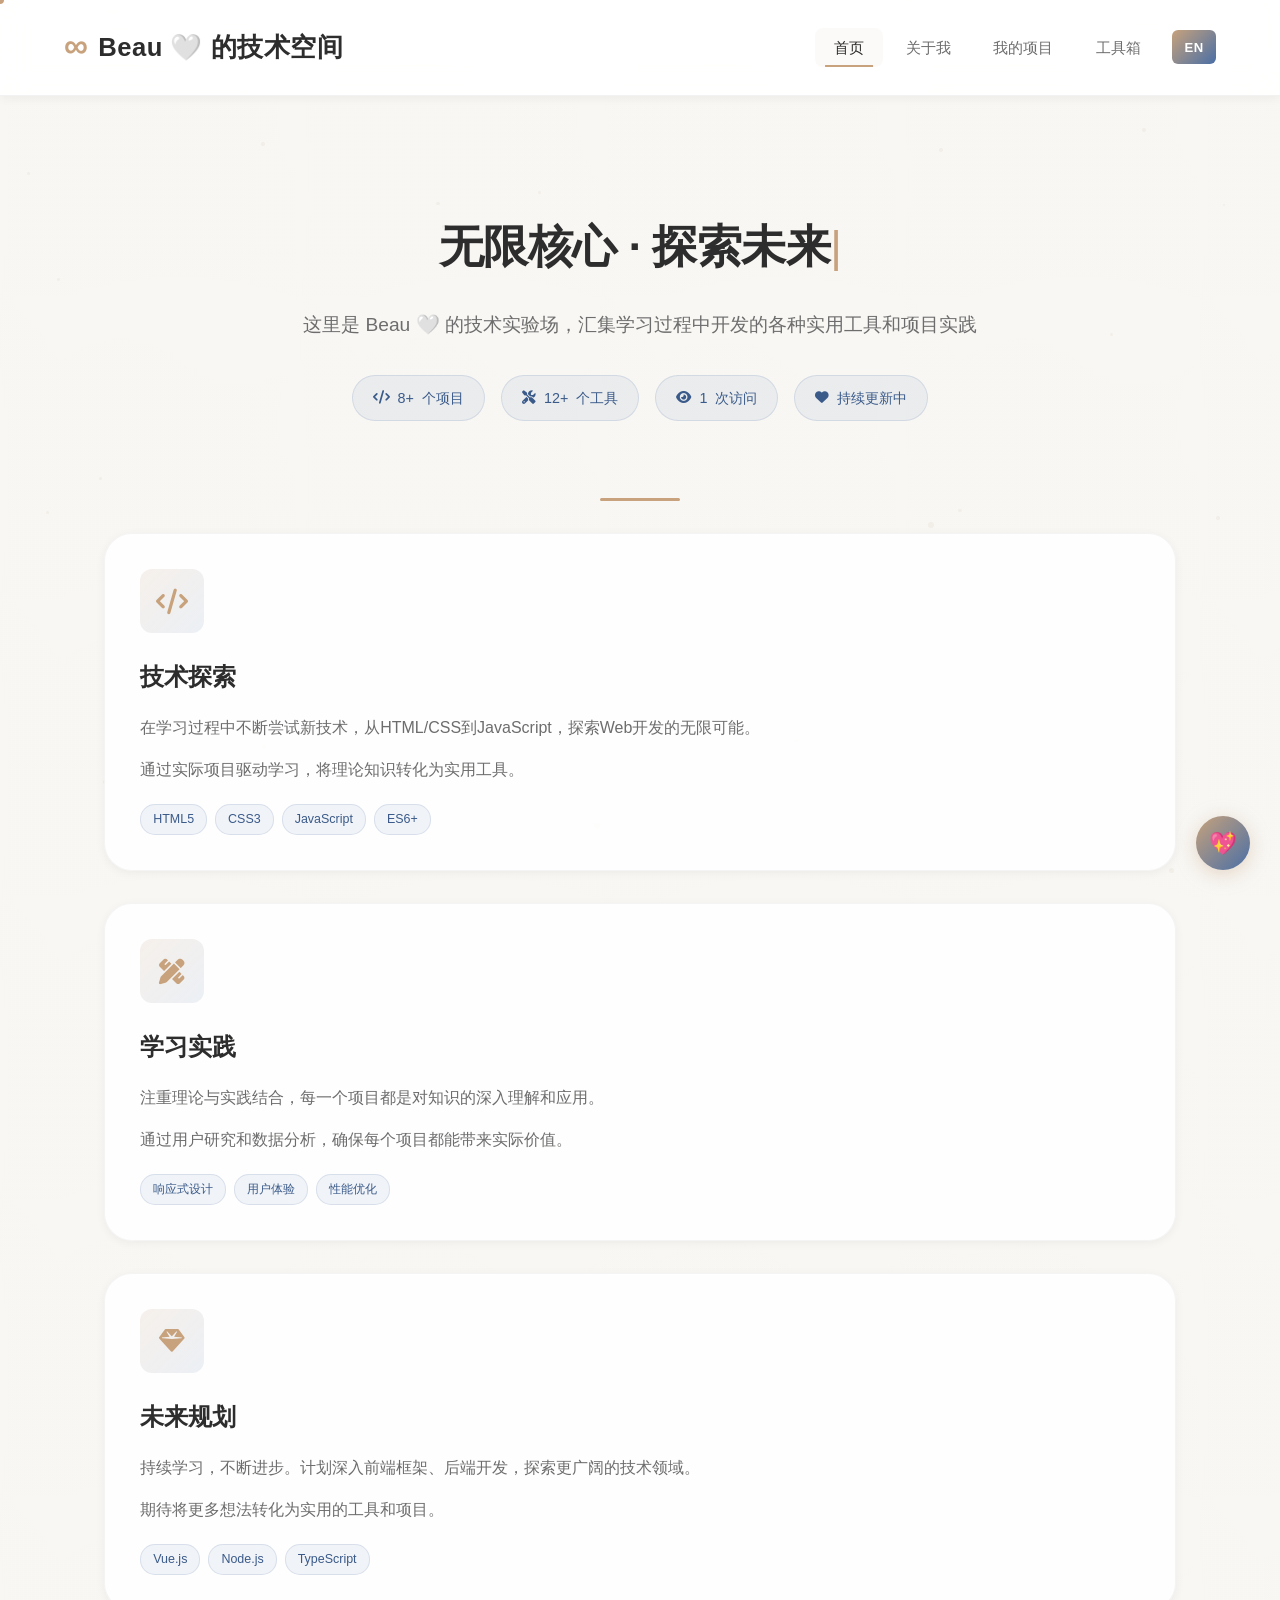
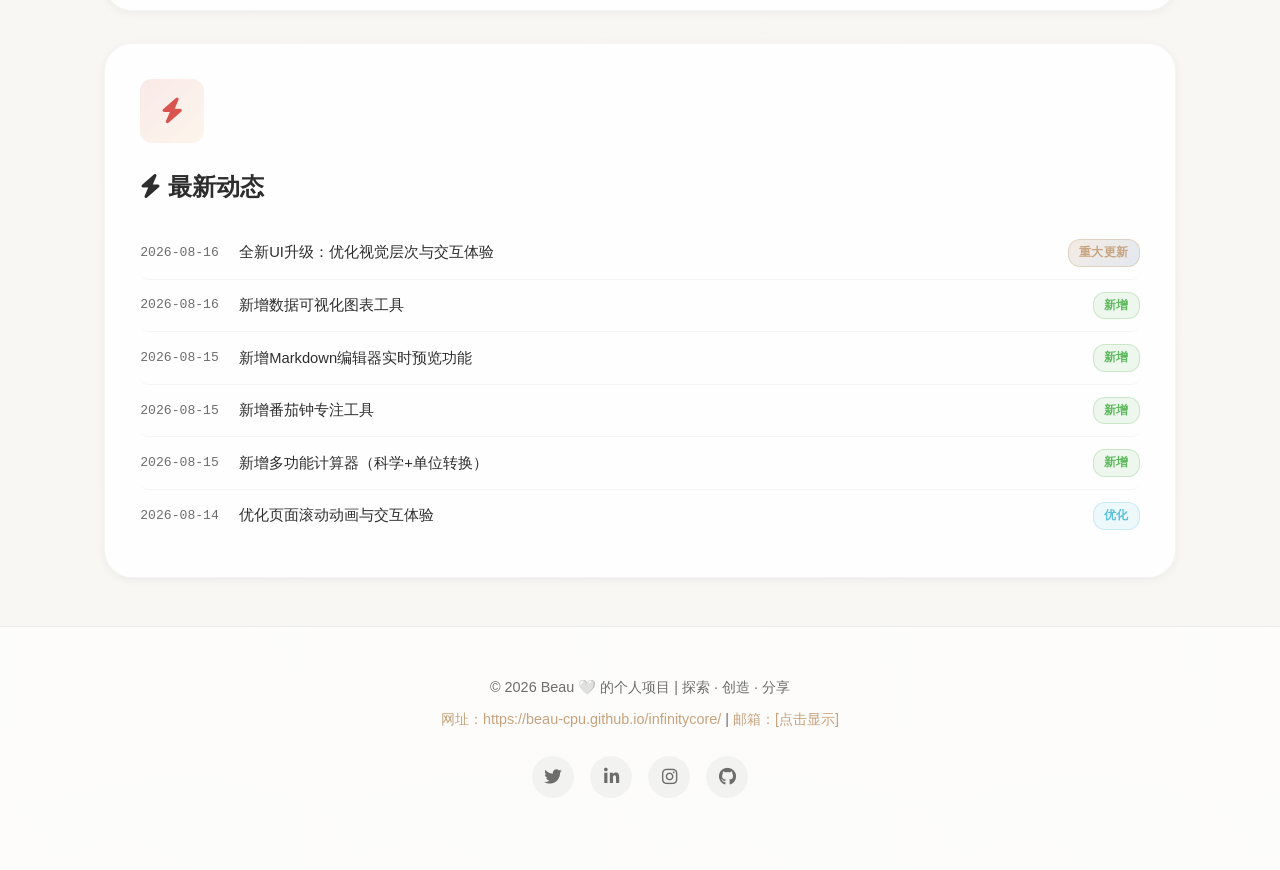
==== commit 02ba69e1: "替换为新网址" ====
--- a/index.html
+++ b/index.html
@@ -1,4 +1,4 @@
-<!DOCTYPE html>
+﻿<!DOCTYPE html>
 <html lang="zh-CN">
 <head>
     <meta charset="UTF-8">
@@ -301,7 +301,7 @@
                     <div class="contact-info">
                         <div class="contact-item">
                             <i class="fas fa-globe"></i>
-                            <span data-i18n="contact.website">http://yang110.hkfree.work/</span>
+                            <span data-i18n="contact.website">https://beau-cpu.github.io/infinitycore/</span>
                         </div>
                         <div class="contact-item" id="emailDisplay">
                             <i class="fas fa-envelope"></i>
@@ -531,7 +531,7 @@
     <!-- 页脚 -->
     <footer>
         <p data-i18n="footer.copyright">&copy; <span id="currentYear"></span> Beau 🤍 的个人项目 | 探索 · 创造 · 分享</p>
-        <p><span class="email-link" data-i18n="footer.website">网址：http://yang110.hkfree.work/</span> |
+        <p><span class="email-link" data-i18n="footer.website">网址：https://beau-cpu.github.io/infinitycore/</span> |
             <span class="email-link" id="emailText" data-i18n="footer.email">邮箱：[点击显示]</span>
         </p>
 
@@ -734,4 +734,4 @@
         }
     </script>
 </body>
-</html>+</html>
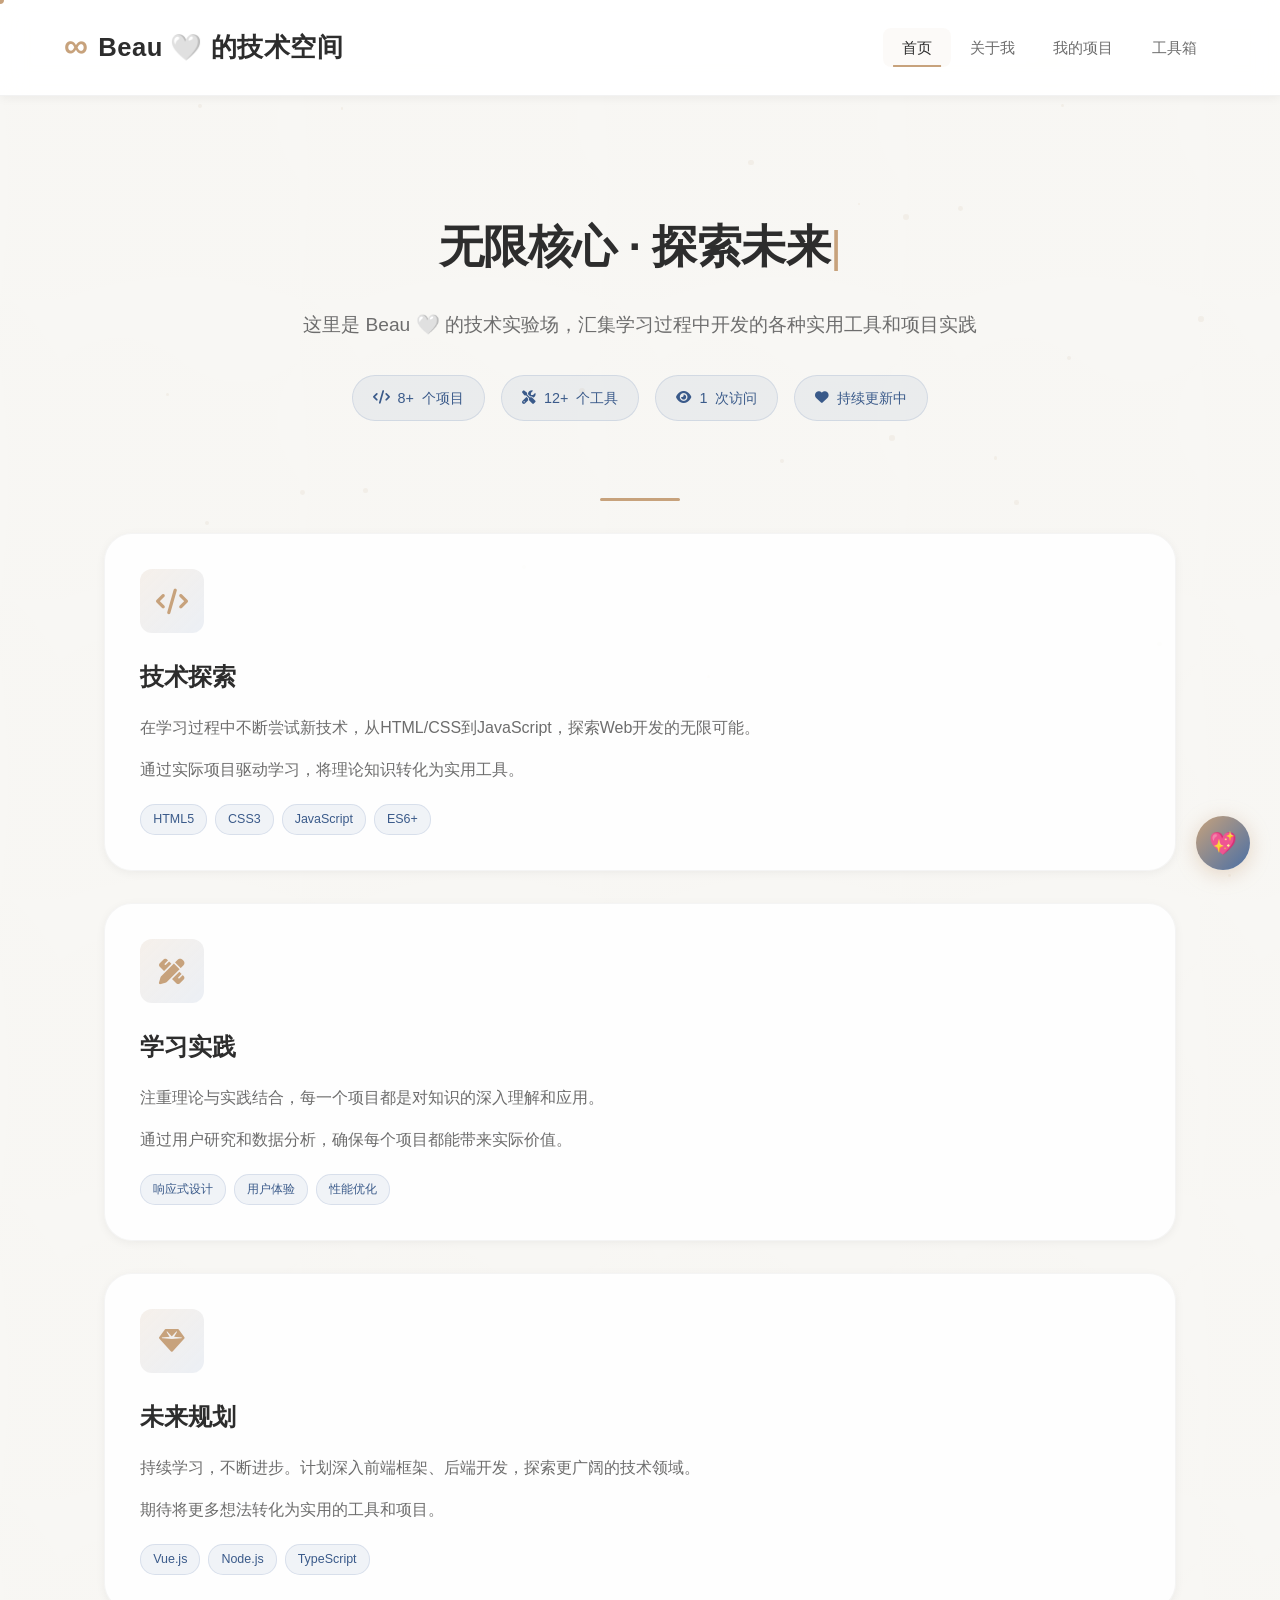
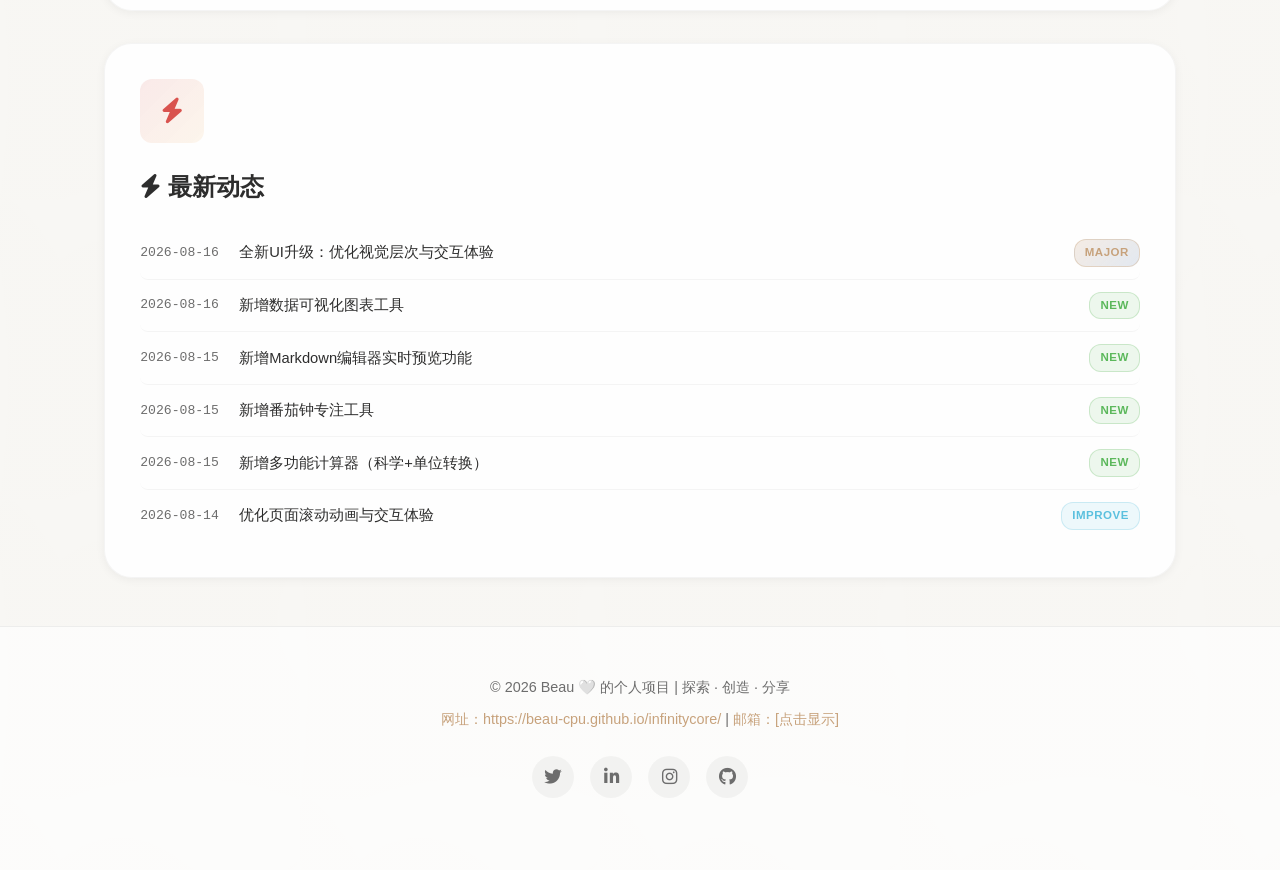
==== commit cd3c2dd6: "Add files via upload" ====
--- a/index.html
+++ b/index.html
@@ -1,4 +1,4 @@
-﻿<!DOCTYPE html>
+<!DOCTYPE html>
 <html lang="zh-CN">
 <head>
     <meta charset="UTF-8">
@@ -19,9 +19,6 @@
     <!-- 外部CSS文件 -->
     <link rel="stylesheet" href="https://cdnjs.cloudflare.com/ajax/libs/font-awesome/6.4.0/css/all.min.css">
     <link rel="stylesheet" href="style.css">
-    
-    <!-- 多语言系统 -->
-    <script src="i18n.js"></script>
 </head>
 <body>
     <!-- 自定义光标（简化版） -->
@@ -36,26 +33,22 @@
             <div class="logo-loading">InfinityCore</div>
             <div class="loader-spinner"></div>
             <div class="loader-progress"></div>
-            <div class="loader-complete" data-i18n="loader.ready">准备就绪</div>
+            <div class="loader-complete">准备就绪</div>
         </div>
     </div>
 
-    <!-- 导航栏（只保留前4项 + 语言切换） -->
+    <!-- 导航栏（只保留前4项） -->
     <nav class="navbar" id="navbar">
         <div class="logo">
             <span class="logo-icon">∞</span>
-            <span data-i18n="nav.logo">Beau 🤍 的技术空间</span>
+            <span>Beau 🤍 的技术空间</span>
         </div>
-        <div class="nav-actions">
-            <!-- 语言切换按钮 -->
-            <button class="lang-toggle" id="langToggle" data-tooltip="Switch to English" title="切换语言">EN</button>
-            <button class="mobile-toggle" id="mobileToggle">☰</button>
-        </div>
+        <button class="mobile-toggle" id="mobileToggle">☰</button>
         <ul class="nav-links" id="navLinks">
-            <li><a href="#" class="active" onclick="showContent('home', this)" data-i18n="nav.home">首页</a></li>
-            <li><a href="#" onclick="showContent('about', this)" data-i18n="nav.about">关于我</a></li>
-            <li><a href="#" onclick="showContent('projects', this)" data-i18n="nav.projects">我的项目</a></li>
-            <li><a href="my-tools.html" target="_blank" rel="noopener noreferrer" data-i18n="nav.toolbox">工具箱</a></li>
+            <li><a href="#" class="active" onclick="showContent('home', this)">首页</a></li>
+            <li><a href="#" onclick="showContent('about', this)">关于我</a></li>
+            <li><a href="#" onclick="showContent('projects', this)">我的项目</a></li>
+            <li><a href="my-tools.html" target="_blank" rel="noopener noreferrer">工具箱</a></li>
         </ul>
     </nav>
 
@@ -65,12 +58,12 @@
         <section id="home-content" class="content-section">
             <div class="hero">
                 <h1><span id="typewriter"></span><span class="cursor-blink">|</span></h1>
-                <p data-i18n="hero.subtitle">这里是 Beau 🤍 的技术实验场，汇集学习过程中开发的各种实用工具和项目实践</p>
+                <p>这里是 Beau 🤍 的技术实验场，汇集学习过程中开发的各种实用工具和项目实践</p>
                 <div class="hero-stats">
-                    <div class="stat-badge"><i class="fas fa-code"></i><span id="projectCount">8+</span> <span data-i18n="stats.projects">个项目</span></div>
-                    <div class="stat-badge"><i class="fas fa-tools"></i><span id="toolCount">12+</span> <span data-i18n="stats.tools">个工具</span></div>
-                    <div class="stat-badge"><i class="fas fa-eye"></i><span id="visitCount">--</span> <span data-i18n="stats.visits">次访问</span></div>
-                    <div class="stat-badge"><i class="fas fa-heart"></i> <span data-i18n="stats.updating">持续更新中</span></div>
+                    <div class="stat-badge"><i class="fas fa-code"></i><span id="projectCount">8+</span> 个项目</div>
+                    <div class="stat-badge"><i class="fas fa-tools"></i><span id="toolCount">12+</span> 个工具</div>
+                    <div class="stat-badge"><i class="fas fa-eye"></i><span id="visitCount">--</span> 次访问</div>
+                    <div class="stat-badge"><i class="fas fa-heart"></i> 持续更新中</div>
                 </div>
             </div>
             
@@ -79,9 +72,9 @@
                     <div class="icon-container">
                         <i class="fas fa-code"></i>
                     </div>
-                    <h2 data-i18n="card.tech.title">技术探索</h2>
-                    <p data-i18n="card.tech.desc1">在学习过程中不断尝试新技术，从HTML/CSS到JavaScript，探索Web开发的无限可能。</p>
-                    <p data-i18n="card.tech.desc2">通过实际项目驱动学习，将理论知识转化为实用工具。</p>
+                    <h2>技术探索</h2>
+                    <p>在学习过程中不断尝试新技术，从HTML/CSS到JavaScript，探索Web开发的无限可能。</p>
+                    <p>通过实际项目驱动学习，将理论知识转化为实用工具。</p>
                     <div class="tech-tags">
                         <span class="mini-tag">HTML5</span>
                         <span class="mini-tag">CSS3</span>
@@ -90,15 +83,15 @@
                     </div>
                 </div>
             </div>
-
+            
             <div class="content-card perspective fade-in-up">
                 <div class="card-3d">
                     <div class="icon-container">
                         <i class="fas fa-pencil-ruler"></i>
                     </div>
-                    <h2 data-i18n="card.learn.title">学习实践</h2>
-                    <p data-i18n="card.learn.desc1">注重理论与实践结合，每一个项目都是对知识的深入理解和应用。</p>
-                    <p data-i18n="card.learn.desc2">通过用户研究和数据分析，确保每个项目都能带来实际价值。</p>
+                    <h2>学习实践</h2>
+                    <p>注重理论与实践结合，每一个项目都是对知识的深入理解和应用。</p>
+                    <p>通过用户研究和数据分析，确保每个项目都能带来实际价值。</p>
                     <div class="tech-tags">
                         <span class="mini-tag">响应式设计</span>
                         <span class="mini-tag">用户体验</span>
@@ -106,15 +99,15 @@
                     </div>
                 </div>
             </div>
-
+            
             <div class="content-card perspective fade-in-up">
                 <div class="card-3d">
                     <div class="icon-container">
                         <i class="fas fa-gem"></i>
                     </div>
-                    <h2 data-i18n="card.future.title">未来规划</h2>
-                    <p data-i18n="card.future.desc1">持续学习，不断进步。计划深入前端框架、后端开发，探索更广阔的技术领域。</p>
-                    <p data-i18n="card.future.desc2">期待将更多想法转化为实用的工具和项目。</p>
+                    <h2>未来规划</h2>
+                    <p>持续学习，不断进步。计划深入前端框架、后端开发，探索更广阔的技术领域。</p>
+                    <p>期待将更多想法转化为实用的工具和项目。</p>
                     <div class="tech-tags">
                         <span class="mini-tag">Vue.js</span>
                         <span class="mini-tag">Node.js</span>
@@ -129,37 +122,37 @@
                     <div class="icon-container update-icon">
                         <i class="fas fa-bolt"></i>
                     </div>
-                    <h2><i class="fas fa-bolt"></i> <span data-i18n="updates.title">最新动态</span></h2>
+                    <h2><i class="fas fa-bolt"></i> 最新动态</h2>
                     <div class="update-list">
                         <div class="update-item">
                             <span class="update-date">2026-08-16</span>
-                            <span class="update-text" data-i18n="update.1">全新UI升级：优化视觉层次与交互体验</span>
-                            <span class="update-tag major" data-i18n="updates.major">Major</span>
+                            <span class="update-text">全新UI升级：优化视觉层次与交互体验</span>
+                            <span class="update-tag major">Major</span>
                         </div>
                         <div class="update-item">
                             <span class="update-date">2026-08-16</span>
-                            <span class="update-text" data-i18n="update.2">新增数据可视化图表工具</span>
-                            <span class="update-tag new" data-i18n="updates.new">New</span>
+                            <span class="update-text">新增数据可视化图表工具</span>
+                            <span class="update-tag new">New</span>
                         </div>
                         <div class="update-item">
                             <span class="update-date">2026-08-15</span>
-                            <span class="update-text" data-i18n="update.3">新增Markdown编辑器实时预览功能</span>
-                            <span class="update-tag new" data-i18n="updates.new">New</span>
+                            <span class="update-text">新增Markdown编辑器实时预览功能</span>
+                            <span class="update-tag new">New</span>
                         </div>
                         <div class="update-item">
                             <span class="update-date">2026-08-15</span>
-                            <span class="update-text" data-i18n="update.4">新增番茄钟专注工具</span>
-                            <span class="update-tag new" data-i18n="updates.new">New</span>
+                            <span class="update-text">新增番茄钟专注工具</span>
+                            <span class="update-tag new">New</span>
                         </div>
                         <div class="update-item">
                             <span class="update-date">2026-08-15</span>
-                            <span class="update-text" data-i18n="update.5">新增多功能计算器（科学+单位转换）</span>
-                            <span class="update-tag new" data-i18n="updates.new">New</span>
+                            <span class="update-text">新增多功能计算器（科学+单位转换）</span>
+                            <span class="update-tag new">New</span>
                         </div>
                         <div class="update-item">
                             <span class="update-date">2026-08-14</span>
-                            <span class="update-text" data-i18n="update.6">优化页面滚动动画与交互体验</span>
-                            <span class="update-tag improve" data-i18n="updates.improve">Improve</span>
+                            <span class="update-text">优化页面滚动动画与交互体验</span>
+                            <span class="update-tag improve">Improve</span>
                         </div>
                     </div>
                 </div>
@@ -170,30 +163,30 @@
         <!-- 关于内容 -->
         <section id="about-content" class="content-section" style="display:none;">
             <div class="hero">
-                <h1 data-i18n="about.title">关于我</h1>
-                <p data-i18n="about.subtitle">一名热爱技术的计算机科学学生</p>
-            </div>
-
+                <h1>关于我</h1>
+                <p>一名热爱技术的计算机科学学生</p>
+            </div>
+            
             <div class="content-card perspective fade-in-up">
                 <div class="card-3d">
                     <div class="icon-container">
                         <i class="fas fa-user-graduate"></i>
                     </div>
-                    <h2 data-i18n="about.education.bg">学习背景</h2>
-                    <p data-i18n="about.education.school">YIPC · 物联网工程专业</p>
-                    <p data-i18n="about.education.desc">专注于Web开发与网络技术，通过项目实践驱动学习，对前端开发、物联网应用和网络技术有浓厚兴趣。</p>
-                </div>
-            </div>
-
+                    <h2>学习背景</h2>
+                    <p>YIPC · 计算机科学专业</p>
+                    <p>专注于Web开发技术栈，通过项目实践驱动学习，对前端开发和用户体验设计有浓厚兴趣。</p>
+                </div>
+            </div>
+            
             <div class="content-card perspective fade-in-up">
                 <div class="card-3d">
                     <div class="icon-container">
                         <i class="fas fa-cogs"></i>
                     </div>
-                    <h2 data-i18n="about.skills.title">技术栈</h2>
-                    <p data-i18n="about.skills.list">HTML5 · CSS3 · JavaScript · 响应式设计</p>
-                    <p data-i18n="about.skills.learning">正在学习 Vue.js/React · Node.js 基础 · Git 版本控制</p>
-                    <p data-i18n="about.skills.note">这个网站是我学习和实践过程的成果展示。</p>
+                    <h2>技术栈</h2>
+                    <p>HTML5 · CSS3 · JavaScript · 响应式设计</p>
+                    <p>正在学习 Vue.js/React · Node.js 基础 · Git 版本控制</p>
+                    <p>这个网站是我学习和实践过程的成果展示。</p>
                     
                     <!-- 技能进度条 -->
                     <div class="skills-container">
@@ -257,32 +250,32 @@
                         <div class="timeline-item">
                             <div class="timeline-dot"></div>
                             <div class="timeline-content">
-                                <h4 data-i18n="timeline.start">🚀 启程</h4>
-                                <p data-i18n="timeline.start.desc">开始接触 Web 开发，搭建第一个个人网站</p>
+                                <h4>🚀 启程</h4>
+                                <p>开始接触 Web 开发，搭建第一个个人网站</p>
                                 <span class="timeline-date">2023 年初</span>
                             </div>
                         </div>
                         <div class="timeline-item">
                             <div class="timeline-dot"></div>
                             <div class="timeline-content">
-                                <h4 data-i18n="timeline.explore">🛠️ 探索</h4>
-                                <p data-i18n="timeline.explore.desc">开发抽奖工具、资源导航站等实用小工具</p>
+                                <h4>🛠️ 探索</h4>
+                                <p>开发抽奖工具、资源导航站等实用小工具</p>
                                 <span class="timeline-date">2023 年中</span>
                             </div>
                         </div>
                         <div class="timeline-item">
                             <div class="timeline-dot"></div>
                             <div class="timeline-content">
-                                <h4 data-i18n="timeline.growth">📈 成长</h4>
-                                <p data-i18n="timeline.growth.desc">学习 JavaScript 深入知识，构建代码共享平台</p>
+                                <h4>📈 成长</h4>
+                                <p>学习 JavaScript 深入知识，构建代码共享平台</p>
                                 <span class="timeline-date">2024 年</span>
                             </div>
                         </div>
                         <div class="timeline-item">
                             <div class="timeline-dot active"></div>
                             <div class="timeline-content">
-                                <h4 data-i18n="timeline.now">✨ 现在</h4>
-                                <p data-i18n="timeline.now.desc">全面升级，新增多个实用工具模块</p>
+                                <h4>✨ 现在</h4>
+                                <p>全面升级，新增多个实用工具模块</p>
                                 <span class="timeline-date">2026 年</span>
                             </div>
                         </div>
@@ -296,16 +289,16 @@
                     <div class="icon-container">
                         <i class="fas fa-envelope"></i>
                     </div>
-                    <h2 data-i18n="contact.title">联系我</h2>
-                    <p data-i18n="contact.desc">欢迎交流技术与合作机会</p>
+                    <h2>联系我</h2>
+                    <p>欢迎交流技术与合作机会</p>
                     <div class="contact-info">
                         <div class="contact-item">
                             <i class="fas fa-globe"></i>
-                            <span data-i18n="contact.website">https://beau-cpu.github.io/infinitycore/</span>
+                            <span>https://beau-cpu.github.io/infinitycore/</span>
                         </div>
                         <div class="contact-item" id="emailDisplay">
                             <i class="fas fa-envelope"></i>
-                            <span class="email-link" onclick="showEmail()" data-i18n="contact.email.click">[点击显示邮箱]</span>
+                            <span class="email-link" onclick="showEmail()">[点击显示邮箱]</span>
                         </div>
                     </div>
                 </div>
@@ -315,21 +308,40 @@
         <!-- 我的项目内容 -->
         <section id="projects-content" class="content-section" style="display:none;">
             <div class="hero">
-                <h1 data-i18n="projects.title">我的项目集合</h1>
-                <p data-i18n="projects.subtitle">在学习过程中开发的各种实用工具</p>
-            </div>
-
+                <h1>我的项目集合</h1>
+                <p>在学习过程中开发的各种实用工具</p>
+            </div>
+            
             <div class="projects-grid">
+                <!-- 本地 AI 聊天助手 -->
+                <div class="project-card fade-in-up featured">
+                    <div class="project-badge-new">✨ 新增</div>
+                    <div class="project-header">
+                        <img src="图标/logo.png" alt="本地 AI 聊天助手图标" style="width:36px;height:36px;object-fit:contain;">
+                        <h3>本地 AI 聊天助手</h3>
+                        <span class="project-status done">已完成</span>
+                    </div>
+                    <p>配合 llama.cpp / 本地推理服务的聊天前端，支持流式对话、深度思考折叠与附件解析，会话只保存在本机浏览器。</p>
+                    <div class="project-links">
+                        <a href="ai-chat.html" target="_blank" rel="noopener noreferrer" class="btn">使用工具</a>
+                    </div>
+                    <div class="project-tags">
+                        <span class="tag">本地 AI</span>
+                        <span class="tag">流式对话</span>
+                        <span class="tag">隐私保护</span>
+                    </div>
+                </div>
+
                 <!-- 抽奖工具 -->
                 <div class="project-card fade-in-up">
                     <div class="project-header">
                         <i class="fas fa-gift"></i>
-                        <h3 data-i18n="project.lottery.name">随机抽选工具</h3>
-                        <span class="project-status done" data-i18n="status.done">已完成</span>
-                    </div>
-                    <p data-i18n="project.lottery.desc">用于课堂抽点、活动抽奖的实用工具，支持自定义名单和多种随机算法。</p>
-                    <div class="project-links">
-                        <a href="抽奖.html" target="_blank" rel="noopener noreferrer" class="btn" data-i18n="project.lottery.btn">使用工具</a>
+                        <h3>随机抽选工具</h3>
+                        <span class="project-status done">已完成</span>
+                    </div>
+                    <p>用于课堂抽点、活动抽奖的实用工具，支持自定义名单和多种随机算法。</p>
+                    <div class="project-links">
+                        <a href="抽奖.html" target="_blank" rel="noopener noreferrer" class="btn">使用工具</a>
                     </div>
                     <div class="project-tags">
                         <span class="tag">JavaScript</span>
@@ -337,17 +349,17 @@
                         <span class="tag">CSS3</span>
                     </div>
                 </div>
-
+                
                 <!-- 资源导航 -->
                 <div class="project-card fade-in-up">
                     <div class="project-header">
                         <i class="fas fa-bookmark"></i>
-                        <h3 data-i18n="project.resources.name">资源导航站</h3>
-                        <span class="project-status done" data-i18n="status.done">已完成</span>
-                    </div>
-                    <p data-i18n="project.resources.desc">收集整理的学习资源和实用网站，方便快速访问常用开发工具和学习平台。</p>
-                    <div class="project-links">
-                        <a href="友情链接.html" target="_blank" rel="noopener noreferrer" class="btn" data-i18n="project.resources.btn">查看资源</a>
+                        <h3>资源导航站</h3>
+                        <span class="project-status done">已完成</span>
+                    </div>
+                    <p>收集整理的学习资源和实用网站，方便快速访问常用开发工具和学习平台。</p>
+                    <div class="project-links">
+                        <a href="友情链接.html" target="_blank" rel="noopener noreferrer" class="btn">查看资源</a>
                     </div>
                     <div class="project-tags">
                         <span class="tag">资源整理</span>
@@ -360,12 +372,12 @@
                 <div class="project-card fade-in-up">
                     <div class="project-header">
                         <i class="fas fa-code-branch"></i>
-                        <h3 data-i18n="project.code.name">代码学习中心</h3>
-                        <span class="project-status done" data-i18n="status.done">已完成</span>
-                    </div>
-                    <p data-i18n="project.code.desc">收集整理的学习代码的方法，方便快速搭建交流平台。</p>
-                    <div class="project-links">
-                        <a href="date/share.html" target="_blank" rel="noopener noreferrer" class="btn" data-i18n="project.code.btn">进入中心</a>
+                        <h3>代码学习中心</h3>
+                        <span class="project-status done">已完成</span>
+                    </div>
+                    <p>收集整理的学习代码的方法，方便快速搭建交流平台。</p>
+                    <div class="project-links">
+                        <a href="date/share.html" target="_blank" rel="noopener noreferrer" class="btn">进入中心</a>
                     </div>
                     <div class="project-tags">
                         <span class="tag">融合整理</span>
@@ -376,15 +388,16 @@
 
                 <!-- 番茄钟工具 -->
                 <div class="project-card fade-in-up featured">
-                    <div class="project-badge-new" data-i18n="status.hot">✨ 热门</div>
+                    <div class="project-badge-new">✨ 热门</div>
                     <div class="project-header">
                         <i class="fas fa-clock"></i>
-                        <h3 data-i18n="project.pomodoro.name">番茄钟专注工具</h3>
-                        <span class="project-status done" data-i18n="status.done">已完成</span>
-                    </div>
-                    <p data-i18n="project.pomodoro.desc">基于番茄工作法的专注计时器，帮助提升学习和工作效率，支持自定义时长和休息提醒。</p>
-                    <div class="project-links">
-                        <a href="pomodoro.html" target="_blank" rel="noopener noreferrer" class="btn" data-i18n="project.pomodoro.btn">使用工具</a>
+                        <h3>番茄钟专注工具</h3>
+                        <span class="project-status done">已完成</span>
+                    </div>
+                    <p>基于番茄工作法的专注计时器，帮助提升学习和工作效率，支持自定义时长和休息提醒。</p>
+                    <div class="project-links">
+                        <a href="pomodoro.html" target="_blank" rel="noopener noreferrer" class="btn">使用工具</a>
+                        <!-- removed -->
                     </div>
                     <div class="project-tags">
                         <span class="tag">JavaScript</span>
@@ -395,15 +408,16 @@
 
                 <!-- 多功能计算器 -->
                 <div class="project-card fade-in-up featured">
-                    <div class="project-badge-new" data-i18n="status.hot">✨ 热门</div>
+                    <div class="project-badge-new">✨ 热门</div>
                     <div class="project-header">
                         <i class="fas fa-calculator"></i>
-                        <h3 data-i18n="project.calculator.name">多功能计算器</h3>
-                        <span class="project-status done" data-i18n="status.done">已完成</span>
-                    </div>
-                    <p data-i18n="project.calculator.desc">支持基础计算、科学函数（三角/对数/幂运算）、8种单位转换的在线计算工具。</p>
-                    <div class="project-links">
-                        <a href="calculator.html" target="_blank" rel="noopener noreferrer" class="btn" data-i18n="project.calculator.btn">使用工具</a>
+                        <h3>多功能计算器</h3>
+                        <span class="project-status done">已完成</span>
+                    </div>
+                    <p>支持基础计算、科学函数（三角/对数/幂运算）、8种单位转换的在线计算工具。</p>
+                    <div class="project-links">
+                        <a href="calculator.html" target="_blank" rel="noopener noreferrer" class="btn">使用工具</a>
+                        <!-- removed -->
                     </div>
                     <div class="project-tags">
                         <span class="tag">JavaScript</span>
@@ -414,15 +428,16 @@
 
                 <!-- 技术笔记 -->
                 <div class="project-card fade-in-up featured">
-                    <div class="project-badge-new" data-i18n="status.hot">✨ 热门</div>
+                    <div class="project-badge-new">✨ 热门</div>
                     <div class="project-header">
                         <i class="fas fa-book-open"></i>
-                        <h3 data-i18n="project.notes.name">技术学习笔记</h3>
-                        <span class="project-status done" data-i18n="status.done">已完成</span>
-                    </div>
-                    <p data-i18n="project.notes.desc">系统化的前端学习笔记，涵盖 HTML/CSS/JS 核心知识、Git 使用、性能优化等实战内容。</p>
-                    <div class="project-links">
-                        <a href="notes.html" target="_blank" rel="noopener noreferrer" class="btn" data-i18n="project.notes.btn">阅读笔记</a>
+                        <h3>技术学习笔记</h3>
+                        <span class="project-status done">已完成</span>
+                    </div>
+                    <p>系统化的前端学习笔记，涵盖 HTML/CSS/JS 核心知识、Git 使用、性能优化等实战内容。</p>
+                    <div class="project-links">
+                        <a href="notes.html" target="_blank" rel="noopener noreferrer" class="btn">阅读笔记</a>
+                        <!-- removed -->
                     </div>
                     <div class="project-tags">
                         <span class="tag">学习笔记</span>
@@ -433,15 +448,16 @@
 
                 <!-- Markdown编辑器 -->
                 <div class="project-card fade-in-up featured">
-                    <div class="project-badge-new" data-i18n="status.hot">✨ 热门</div>
+                    <div class="project-badge-new">✨ 热门</div>
                     <div class="project-header">
                         <i class="fas fa-markdown"></i>
-                        <h3 data-i18n="project.markdown.name">Markdown 编辑器</h3>
-                        <span class="project-status done" data-i18n="status.done">已完成</span>
-                    </div>
-                    <p data-i18n="project.markdown.desc">在线 Markdown 编辑器，支持实时预览、语法高亮、工具栏快捷操作、一键导出 HTML。</p>
-                    <div class="project-links">
-                        <a href="markdown-editor.html" target="_blank" rel="noopener noreferrer" class="btn" data-i18n="project.markdown.btn">使用工具</a>
+                        <h3>Markdown 编辑器</h3>
+                        <span class="project-status done">已完成</span>
+                    </div>
+                    <p>在线 Markdown 编辑器，支持实时预览、语法高亮、工具栏快捷操作、一键导出 HTML。</p>
+                    <div class="project-links">
+                        <a href="markdown-editor.html" target="_blank" rel="noopener noreferrer" class="btn">使用工具</a>
+                        <!-- removed -->
                     </div>
                     <div class="project-tags">
                         <span class="tag">Markdown</span>
@@ -452,15 +468,16 @@
 
                 <!-- 数据可视化 -->
                 <div class="project-card fade-in-up featured">
-                    <div class="project-badge-new" data-i18n="status.hot">✨ 热门</div>
+                    <div class="project-badge-new">✨ 热门</div>
                     <div class="project-header">
                         <i class="fas fa-chart-pie"></i>
-                        <h3 data-i18n="project.charts.name">数据可视化工具</h3>
-                        <span class="project-status done" data-i18n="status.done">已完成</span>
-                    </div>
-                    <p data-i18n="project.charts.desc">纯前端数据可视化工具，支持柱状图/折线图/饼图/雷达图等多种图表类型，即输即显。</p>
-                    <div class="project-links">
-                        <a href="charts.html" target="_blank" rel="noopener noreferrer" class="btn" data-i18n="project.charts.btn">使用工具</a>
+                        <h3>数据可视化工具</h3>
+                        <span class="project-status done">已完成</span>
+                    </div>
+                    <p>纯前端数据可视化工具，支持柱状图/折线图/饼图/雷达图等多种图表类型，即输即显。</p>
+                    <div class="project-links">
+                        <a href="charts.html" target="_blank" rel="noopener noreferrer" class="btn">使用工具</a>
+                        <!-- removed -->
                     </div>
                     <div class="project-tags">
                         <span class="tag">Canvas</span>
@@ -471,15 +488,16 @@
 
                 <!-- 设计工具箱 -->
                 <div class="project-card fade-in-up featured">
-                    <div class="project-badge-new" data-i18n="status.hot">✨ 热门</div>
+                    <div class="project-badge-new">✨ 热门</div>
                     <div class="project-header">
                         <i class="fas fa-palette"></i>
-                        <h3 data-i18n="project.design.name">设计工具箱</h3>
-                        <span class="project-status done" data-i18n="status.done">已完成</span>
-                    </div>
-                    <p data-i18n="project.design.desc">前端设计辅助工具集合，包含颜色选择、渐变生成、阴影效果、圆角预览、字体预览等功能。</p>
-                    <div class="project-links">
-                        <a href="design-tools.html" target="_blank" rel="noopener noreferrer" class="btn" data-i18n="project.design.btn">使用工具</a>
+                        <h3>设计工具箱</h3>
+                        <span class="project-status done">已完成</span>
+                    </div>
+                    <p>前端设计辅助工具集合，包含颜色选择、渐变生成、阴影效果、圆角预览、字体预览等功能。</p>
+                    <div class="project-links">
+                        <a href="design-tools.html" target="_blank" rel="noopener noreferrer" class="btn">使用工具</a>
+                        <!-- removed -->
                     </div>
                     <div class="project-tags">
                         <span class="tag">CSS工具</span>
@@ -492,12 +510,12 @@
                 <div class="project-card fade-in-up">
                     <div class="project-header">
                         <i class="fas fa-blog"></i>
-                        <h3 data-i18n="project.blog.name">个人技术博客</h3>
-                        <span class="project-status plan" data-i18n="status.plan">计划中</span>
-                    </div>
-                    <p data-i18n="project.blog.desc">计划中的个人技术博客，用于记录学习笔记、技术总结和项目经验分享。</p>
-                    <div class="project-links">
-                        <a href="javascript:void(0)" class="btn-secondary" data-i18n="project.blog.btn">开发中</a>
+                        <h3>个人技术博客</h3>
+                        <span class="project-status plan">计划中</span>
+                    </div>
+                    <p>计划中的个人技术博客，用于记录学习笔记、技术总结和项目经验分享。</p>
+                    <div class="project-links">
+                        <a href="javascript:void(0)" class="btn-secondary">开发中</a>
                     </div>
                     <div class="project-tags">
                         <span class="tag">计划中</span>
@@ -505,18 +523,18 @@
                         <span class="tag">数据库</span>
                     </div>
                 </div>
-
-
+                
+                
                 <!-- API工具集（计划中） -->
                 <div class="project-card fade-in-up">
                     <div class="project-header">
                         <i class="fas fa-tools"></i>
-                        <h3 data-i18n="project.api.name">API工具集合</h3>
-                        <span class="project-status plan" data-i18n="status.plan">计划中</span>
-                    </div>
-                    <p data-i18n="project.api.desc">计划开发的一系列API工具，包括天气查询、IP查询、二维码生成等实用功能。</p>
-                    <div class="project-links">
-                        <a href="javascript:void(0)" class="btn-secondary" data-i18n="project.api.btn">构思中</a>
+                        <h3>API工具集合</h3>
+                        <span class="project-status plan">计划中</span>
+                    </div>
+                    <p>计划开发的一系列API工具，包括天气查询、IP查询、二维码生成等实用功能。</p>
+                    <div class="project-links">
+                        <a href="javascript:void(0)" class="btn-secondary">构思中</a>
                     </div>
                     <div class="project-tags">
                         <span class="tag">计划中</span>
@@ -530,18 +548,19 @@
 
     <!-- 页脚 -->
     <footer>
-        <p data-i18n="footer.copyright">&copy; <span id="currentYear"></span> Beau 🤍 的个人项目 | 探索 · 创造 · 分享</p>
-        <p><span class="email-link" data-i18n="footer.website">网址：https://beau-cpu.github.io/infinitycore/</span> |
-            <span class="email-link" id="emailText" data-i18n="footer.email">邮箱：[点击显示]</span>
+        <p>&copy; <span id="currentYear"></span> Beau 🤍 的个人项目 | 探索 · 创造 · 分享</p>
+        <p><span class="email-link">网址：https://beau-cpu.github.io/infinitycore/</span> | 
+            <span class="email-link" id="emailText">邮箱：[点击显示]</span>
         </p>
-
+        
         <div class="social-links">
             <a href="#" target="_blank" rel="noopener noreferrer"><i class="fab fa-twitter"></i></a>
             <a href="#" target="_blank" rel="noopener noreferrer"><i class="fab fa-linkedin-in"></i></a>
             <a href="#" target="_blank" rel="noopener noreferrer"><i class="fab fa-instagram"></i></a>
             <a href="#" target="_blank" rel="noopener noreferrer"><i class="fab fa-github"></i></a>
         </div>
-
+        
+        <!-- footer-version removed -->
      </footer>
 
     <!-- 打赏按钮 -->
@@ -551,30 +570,28 @@
     <div class="modal" id="donateModal">
         <div class="modal-content">
             <button class="close-btn" onclick="closeDonateModal()">&times;</button>
-            <h2 style="text-align: center; margin-bottom: 1.5rem; color: var(--accent);" data-i18n="donate.title">感谢您的支持</h2>
-
+            <h2 style="text-align: center; margin-bottom: 1.5rem; color: var(--accent);">感谢您的支持</h2>
+            
             <div class="qr-tabs">
-                <button class="tab-btn active" onclick="showQR('wechat')" data-i18n="donate.wechat">微信支付</button>
-                <button class="tab-btn" onclick="showQR('alipay')" data-i18n="donate.alipay">支付宝</button>
+                <button class="tab-btn active" onclick="showQR('wechat')">微信支付</button>
+                <button class="tab-btn" onclick="showQR('alipay')">支付宝</button>
             </div>
             
             <div class="qr-container">
                 <div class="qr-code" id="wechatQR">
                     <div class="qr-code-img-container">
-                        <img src="打赏/WeChat Pay.jpg" alt="微信支付二维码" class="qr-code-img active" id="wechatImg"
+                        <img src="打赏/WeChat Pay.jpg" alt="微信支付二维码" class="qr-code-img active" id="wechatImg" 
                              data-loaded="false"
-                             onclick="if(window.zoomImage){zoomImage(this.src)}"
-                             style="width:100%!important;height:100%!important;max-width:100%!important;max-height:100%!important;object-fit:cover!important;overflow:hidden!important;">
+                             onclick="if(window.zoomImage){zoomImage(this.src)}">
                         <div class="qr-loading" id="wechatLoading"><i class="fas fa-spinner"></i></div>
                         <div class="qr-error" id="wechatError" style="display: none;">图片加载失败</div>
                     </div>
                 </div>
                 <div class="qr-code" id="alipayQR" style="display: none;">
                     <div class="qr-code-img-container">
-                        <img src="打赏/Alipay.jpg" alt="支付宝二维码" class="qr-code-img" id="alipayImg"
+                        <img src="打赏/Alipay.jpg" alt="支付宝二维码" class="qr-code-img" id="alipayImg" 
                              data-loaded="false"
-                             onclick="if(window.zoomImage){zoomImage(this.src)}"
-                             style="width:100%!important;height:100%!important;max-width:100%!important;max-height:100%!important;object-fit:cover!important;overflow:hidden!important;">
+                             onclick="if(window.zoomImage){zoomImage(this.src)}">
                         <div class="qr-loading" id="alipayLoading"><i class="fas fa-spinner"></i></div>
                         <div class="qr-error" id="alipayError" style="display: none;">图片加载失败</div>
                     </div>
@@ -582,9 +599,9 @@
             </div>
             
             <div class="donate-text">
-                <p data-i18n="donate.text1">您的支持是我持续学习和创作的动力</p>
-                <p data-i18n="donate.text2">每一份支持都将用于技术学习和项目开发</p>
-                <p data-i18n="donate.text3">感谢您对InfinityCore的信任与支持！</p>
+                <p>您的支持是我持续学习和创作的动力</p>
+                <p>每一份支持都将用于技术学习和项目开发</p>
+                <p>感谢您对InfinityCore的信任与支持！</p>
             </div>
         </div>
     </div>
@@ -734,4 +751,4 @@
         }
     </script>
 </body>
-</html>
+</html>
--- a/style.css
+++ b/style.css
@@ -48,7 +48,7 @@
     position: relative;
     -webkit-font-smoothing: antialiased;
     -moz-osx-font-smoothing: grayscale;
-    cursor: none; /* 默认隐藏光标，触摸设备通过 @media 覆盖 */
+    cursor: none; /* 隐藏默认光标 */
 }
 
 /* 背景纹理 - 更微妙的纸质感（保持不变） */
@@ -252,12 +252,7 @@
     100% { width: 60px; opacity: 1; }
 }
 
-/* ============================================================
-   导航栏 - 苹果级设计（优化版）
-   - Logo 固定在左侧
-   - 导航链接 + 语言切换整体靠右
-   - 移动端下拉菜单纯白无重影
-   ============================================================ */
+/* ====== 导航栏 - 苹果级设计（保持框架不变）====== */
 .navbar {
     background: rgba(255, 255, 255, 0.92);
     box-shadow: 0 2px 10px rgba(0, 0, 0, 0.05);
@@ -266,10 +261,9 @@
     top: 0;
     z-index: 100;
     display: flex;
-    justify-content: flex-end; /* 改为 flex-end，配合 logo 的 margin-right: auto 实现左固定右排列 */
+    justify-content: space-between;
     align-items: center;
     backdrop-filter: blur(12px);
-    -webkit-backdrop-filter: blur(12px);
     transform: translateY(-10px);
     opacity: 0;
     animation: slideDown 0.6s ease forwards 1.8s;
@@ -281,29 +275,25 @@
     to { transform: translateY(0); opacity: 1; }
 }
 
-/* 滚动时的导航栏效果 */
+/* 新增：滚动时的导航栏效果 */
 .navbar.scrolled {
     padding: 0.8rem 5%;
     box-shadow: 0 4px 20px rgba(0, 0, 0, 0.08);
     backdrop-filter: blur(16px);
-    -webkit-backdrop-filter: blur(16px);
 }
 
 .navbar.scrolled .logo {
     font-size: 1.4rem;
 }
 
-/* ====== Logo — 固定在左侧 ====== */
 .logo {
     font-size: 1.6rem;
     font-weight: 600;
     color: var(--dark);
     display: flex;
     align-items: center;
-    margin-right: auto; /* 关键：把右侧空间让给 nav-links 和 lang-toggle */
     transition: transform 0.3s ease;
     letter-spacing: 0.5px;
-    flex-shrink: 0;
 }
 
 .logo:hover {
@@ -323,14 +313,9 @@
     transform: rotate(360deg);
 }
 
-/* ====== 导航链接 — 桌面端靠右排列 ====== */
 .nav-links {
     display: flex;
     list-style: none;
-    align-items: center;
-    gap: 4px;
-    margin: 0;
-    padding: 0;
 }
 
 .nav-links li a {
@@ -343,7 +328,7 @@
     font-weight: 500;
     position: relative;
     overflow: hidden;
-    white-space: nowrap;
+    transition: all 0.3s var(--ease-out);
 }
 
 .nav-links li a::before {
@@ -369,49 +354,12 @@
     width: 70%;
 }
 
+/* 导航链接点击效果 */
 .nav-links li a:active {
     transform: scale(0.95);
     transition: transform 0.1s ease;
 }
 
-/* ====== 右侧操作区（语言切换 + 汉堡菜单） ====== */
-.nav-actions {
-    display: flex;
-    align-items: center;
-    gap: 8px;
-    flex-shrink: 0;
-    margin-left: 12px;
-}
-
-/* ====== 语言切换按钮 ====== */
-.lang-toggle {
-    display: flex;
-    align-items: center;
-    justify-content: center;
-    width: 44px;
-    height: 34px;
-    background: linear-gradient(135deg, var(--accent), var(--primary));
-    color: white;
-    border: none;
-    border-radius: 6px;
-    font-size: 0.82rem;
-    font-weight: 600;
-    cursor: pointer;
-    transition: all 0.25s ease;
-    letter-spacing: 0.5px;
-    flex-shrink: 0;
-}
-
-.lang-toggle:hover {
-    transform: translateY(-2px);
-    box-shadow: 0 4px 12px rgba(199, 162, 124, 0.35);
-}
-
-.lang-toggle:active {
-    transform: scale(0.95);
-}
-
-/* ====== 汉堡菜单按钮（仅移动端显示） ====== */
 .mobile-toggle {
     display: none;
     background: none;
@@ -422,139 +370,11 @@
     transition: transform 0.3s ease;
     padding: 8px;
     border-radius: 4px;
-    flex-shrink: 0;
 }
 
 .mobile-toggle:hover {
     background: rgba(199, 162, 124, 0.1);
     transform: rotate(90deg);
-}
-
-/* ============================================================
-   响应式设计
-   ============================================================ */
-
-/* ====== 桌面端 (≥ 769px) ====== */
-@media (min-width: 769px) {
-    /* 桌面端：正常显示 nav-links，隐藏汉堡菜单 */
-    .nav-links {
-        display: flex !important;
-        position: static;
-        background: transparent;
-        box-shadow: none;
-        border: none;
-        padding: 0;
-        border-radius: 0;
-        flex-direction: row;
-        animation: none;
-    }
-
-    .mobile-toggle {
-        display: none !important;
-    }
-
-    /* 桌面端：语言切换按钮放到 nav-links 右侧 */
-    .nav-actions {
-        order: 1;
-        margin-left: 12px;
-    }
-
-    .nav-links {
-        order: 0;
-    }
-
-    /* 桌面端导航链接靠右排列（由于 logo 的 margin-right: auto，nav-links 和 nav-actions 会整体靠右） */
-    .nav-links li a {
-        padding: 0.7rem 1.2rem;
-        font-size: 0.95rem;
-    }
-}
-
-/* ====== 移动端 (< 769px) ====== */
-@media (max-width: 768px) {
-    /* 导航栏在移动端保持 flex-end 布局，logo 靠左 */
-    .navbar {
-        padding: 1rem 4%;
-        flex-wrap: nowrap;
-    }
-
-    .logo {
-        font-size: 1.3rem;
-        margin-right: auto;
-    }
-
-    .logo-icon {
-        font-size: 1.1em;
-        margin-right: 6px;
-    }
-
-    /* 极小屏：隐藏 logo 文字只显示图标 */
-    @media (max-width: 480px) {
-        .logo span:not(.logo-icon) {
-            display: none;
-        }
-        .logo-icon {
-            font-size: 1.3em;
-            margin-right: 0;
-        }
-    }
-
-    /* 汉堡菜单显示 */
-    .mobile-toggle {
-        display: block;
-    }
-
-    /* 语言切换按钮移动端适配 */
-    .lang-toggle {
-        width: 36px;
-        height: 32px;
-        font-size: 0.78rem;
-    }
-
-    /* ====== 下拉菜单 — 修复重影问题 ====== */
-    .nav-links {
-        display: none;
-        position: absolute;
-        top: 100%;
-        left: 0;
-        right: 0;
-        /* 纯白背景，完全不透明，消除重影 */
-        background: #ffffff;
-        flex-direction: column;
-        padding: 1.5rem 1.5rem 1.8rem;
-        /* 清晰但不过度的阴影，避免模糊重影感 */
-        box-shadow: 0 12px 40px rgba(0, 0, 0, 0.15);
-        border-top: 1px solid rgba(0, 0, 0, 0.06);
-        border-radius: 0 0 20px 20px;
-        animation: slideDownMenu 0.25s ease;
-        z-index: 999;
-        /* 移除 backdrop-filter，避免半透明叠加 */
-        backdrop-filter: none;
-        -webkit-backdrop-filter: none;
-    }
-
-    @keyframes slideDownMenu {
-        from {
-            opacity: 0;
-            transform: translateY(-8px);
-        }
-        to {
-            opacity: 1;
-            transform: translateY(0);
-        }
-    }
-
-    .nav-links.active {
-        display: flex;
-    }
-
-    .nav-links li a {
-        padding: 1rem 1.2rem;
-        font-size: 1rem;
-        border-radius: 10px;
-        text-align: center;
-        width: 100%;
-    }
 }
 
 /* ====== 主要内容区域 ====== */
@@ -1240,7 +1060,7 @@
     font-weight: 500;
 }
 
-/* ====== 自定义光标（桌面端保留，触摸设备通过 @media 隐藏）====== */
+/* ====== 自定义光标（保持不变）====== */
 .cursor-dot {
     position: fixed;
     width: 8px;
@@ -1446,24 +1266,19 @@
 
 .qr-code-img-container {
     position: relative;
-    width: 220px;
-    height: 220px;
+    width: 260px;
+    height: 260px;
+    display: flex;
+    align-items: center;
+    justify-content: center;
     background: white;
     border-radius: var(--radius-md);
     border: 1px solid var(--border);
-    overflow: hidden !important;
-    padding: 0;
-    box-sizing: border-box;
 }
 
 .qr-code-img {
-    width: 100% !important;
-    height: 100% !important;
-    max-width: 100% !important;
-    max-height: 100% !important;
-    object-fit: cover !important;
-    object-position: center center !important;
-    display: block !important;
+    max-width: 240px;
+    max-height: 240px;
     border-radius: var(--radius-sm);
     opacity: 0;
     transition: opacity 0.3s ease;
@@ -1637,207 +1452,47 @@
     50% { opacity: 0; }
 }
 
-/* ============================================================
-   响应式设计（完整版）
-   ============================================================ */
-
-/* 平板设备 */
-@media (max-width: 1024px) {
+/* ====== 响应式设计 ====== */
+@media (max-width: 768px) {
+    .nav-links {
+        display: none;
+        position: absolute;
+        top: 100%;
+        left: 0;
+        right: 0;
+        background: rgba(255, 255, 255, 0.98);
+        flex-direction: column;
+        padding: 1.5rem;
+        box-shadow: 0 8px 24px rgba(0, 0, 0, 0.1);
+        border-top: 1px solid rgba(0, 0, 0, 0.05);
+    }
+
+    .nav-links.active {
+        display: flex;
+    }
+
+    .mobile-toggle {
+        display: block;
+    }
+
+    .hero h1 {
+        font-size: 2rem;
+    }
+
+    .hero p {
+        font-size: 1rem;
+    }
+
     .container {
-        max-width: 95%;
-        margin: 2.5rem auto;
-        padding: 0 3%;
-    }
-
-    .hero {
-        padding: 3rem 0 4rem;
-    }
-
-    .hero h1 {
-        font-size: 2.3rem;
-    }
-
-    .projects-grid {
-        grid-template-columns: repeat(2, 1fr);
-        gap: 1.5rem;
-    }
-}
-
-/* ====== 触摸设备专用：隐藏自定义光标 + 禁用悬停效果 ====== */
-@media (hover: none), (pointer: coarse) {
-    /* 禁用悬停效果，避免点击后卡在hover状态 */
-    .nav-links li a:hover,
-    .content-card:hover,
-    .stat-badge:hover,
-    .quick-access-card:hover,
-    .lang-toggle:hover,
-    .logo:hover {
-        transform: none !important;
-    }
-
-    .content-card:hover .icon-container {
-        transform: none !important;
-        background: linear-gradient(135deg, rgba(199, 162, 124, 0.15), rgba(74, 111, 165, 0.1)) !important;
-        color: var(--accent) !important;
-        box-shadow: none !important;
-    }
-
-    /* 隐藏自定义光标，恢复系统默认 */
-    body {
-        cursor: auto !important;
-    }
-    .cursor-dot {
-        display: none !important;
-    }
-
-    /* 增大点击区域（iOS 推荐最小 44px） */
-    .nav-links li a {
-        padding: 12px 16px;
-    }
-
-    .btn, .btn-secondary {
-        min-height: 44px;
-        display: inline-flex;
-        align-items: center;
-        justify-content: center;
-    }
-
-    .mobile-toggle {
-        min-width: 44px;
-        min-height: 44px;
-    }
-
-    .lang-toggle {
-        min-width: 44px;
-        min-height: 44px;
-    }
-
-    /* 移动端禁用3D效果 */
-    .card-3d {
-        transform-style: flat !important;
-    }
-    .content-card.perspective {
-        perspective: none !important;
-    }
-    .content-card:hover {
-        transform: translateY(-2px) !important;
-    }
-}
-
-/* 手机设备 - 横屏及小平板 */
-@media (max-width: 768px) {
-    /* 导航栏移动端优化（已在上方单独处理） */
-    /* 容器 */
-    .container {
-        max-width: 100%;
-        margin: 2rem auto;
         padding: 0 4%;
-    }
-
-    .hero {
-        padding: 2.5rem 0 3.5rem;
-        margin-bottom: 1.5rem;
-    }
-
-    .hero h1 {
-        font-size: 1.8rem;
-        letter-spacing: -0.3px;
-    }
-
-    .hero p {
-        font-size: 0.95rem;
-        line-height: 1.7;
-        max-width: 90%;
-    }
-
-    .hero-stats {
-        gap: 8px;
-        margin-top: 1.5rem;
-    }
-
-    .stat-badge {
-        padding: 8px 12px;
-        font-size: 0.8rem;
-        border-radius: 20px;
-    }
-
-    .stat-badge i {
-        font-size: 0.75rem;
     }
 
     .content-card {
         padding: 1.5rem;
-        margin-bottom: 1.5rem;
-        border-radius: var(--radius-lg);
-    }
-
-    .content-card h2 {
-        font-size: 1.25rem;
-    }
-
-    .content-card p {
-        font-size: 0.9rem;
-        line-height: 1.7;
-    }
-
-    .icon-container {
-        width: 52px;
-        height: 52px;
-        font-size: 1.35rem;
-        margin-bottom: 1.2rem;
-    }
-
-    .tech-tags {
-        gap: 6px;
-        margin-top: 1rem;
-    }
-
-    .mini-tag {
-        padding: 3px 10px;
-        font-size: 0.72rem;
     }
 
     .projects-grid {
         grid-template-columns: 1fr;
-        gap: 1.2rem;
-    }
-
-    .project-card {
-        padding: 1.4rem;
-        border-radius: var(--radius-lg);
-    }
-
-    .project-card h3 {
-        font-size: 1.1rem;
-    }
-
-    .project-card p {
-        font-size: 0.88rem;
-    }
-
-    .project-header {
-        flex-wrap: wrap;
-        gap: 8px;
-    }
-
-    .project-status {
-        font-size: 0.75rem;
-        padding: 3px 10px;
-    }
-
-    .project-tags {
-        gap: 6px;
-        margin-top: 1rem;
-    }
-
-    .tag {
-        font-size: 0.72rem;
-        padding: 3px 10px;
-    }
-
-    .btn, .btn-secondary {
-        padding: 8px 18px;
-        font-size: 0.85rem;
     }
 
     .quick-access-grid {
@@ -1845,88 +1500,13 @@
         gap: 12px;
     }
 
-    .quick-access-card {
-        padding: 1.3rem;
-        border-radius: var(--radius-md);
-    }
-
-    .quick-access-card h3 {
-        font-size: 0.95rem;
-    }
-
-    .update-item {
-        flex-wrap: wrap;
-        gap: 6px;
-        padding: 0.8rem 0;
-    }
-
-    .update-date {
-        font-size: 0.78rem;
-        min-width: 85px;
-    }
-
-    .update-text {
-        font-size: 0.85rem;
-        flex: 1;
-    }
-
-    .update-tag {
-        font-size: 0.7rem;
-        padding: 2px 8px;
-    }
-
-    .skill-name {
-        font-size: 0.88rem;
-    }
-
-    .skill-percent {
+    .hero-stats {
+        gap: 10px;
+    }
+
+    .stat-badge {
+        padding: 8px 14px;
         font-size: 0.82rem;
-    }
-
-    .skill-bar {
-        height: 8px;
-    }
-
-    .timeline-item {
-        padding-left: 30px;
-    }
-
-    .timeline-content h4 {
-        font-size: 1rem;
-    }
-
-    .timeline-content p {
-        font-size: 0.88rem;
-    }
-
-    .timeline-date {
-        font-size: 0.82rem;
-    }
-
-    .contact-item {
-        font-size: 0.88rem;
-        word-break: break-all;
-    }
-
-    footer {
-        padding: 2rem 4% !important;
-        text-align: center;
-    }
-
-    footer p {
-        font-size: 0.85rem;
-        line-height: 1.8;
-    }
-
-    .social-links {
-        justify-content: center;
-        margin-top: 1.2rem;
-    }
-
-    .social-links a {
-        font-size: 1.2rem;
-        width: 40px;
-        height: 40px;
     }
 
     .donate-btn {
@@ -1942,338 +1522,40 @@
         right: 22px;
         width: 38px;
         height: 38px;
-        font-size: 0.9rem;
-    }
-
-    .modal-content {
-        padding: 1.5rem;
-        margin: 1rem auto;
-        max-width: 92%;
-        border-radius: var(--radius-lg);
-    }
-
-    .modal-content h2 {
-        font-size: 1.3rem;
-    }
-
-    .qr-tabs {
-        flex-wrap: wrap;
-        gap: 8px;
-    }
-
-    .tab-btn {
-        flex: 1;
-        min-width: 120px;
-        padding: 10px 16px;
-        font-size: 0.9rem;
-    }
-
-    .qr-code-img-container {
-        width: 200px;
-        height: 200px;
-        padding: 0;
-        overflow: hidden !important;
-        box-sizing: border-box;
-    }
-
-    .qr-code-img-container .qr-code-img {
-        max-width: 100% !important;
-        max-height: 100% !important;
-        width: 100% !important;
-        height: 100% !important;
-        object-fit: cover !important;
-    }
-
-    .donate-text p {
-        font-size: 0.88rem;
-    }
-
-    .logo-loading {
-        font-size: 2.2rem;
-    }
-
-    .loader-spinner {
-        width: 80px;
-        height: 80px;
-    }
-
-    .loader-complete {
-        font-size: 0.95rem;
-    }
-}
-
-/* 小屏手机 */
+    }
+}
+
 @media (max-width: 480px) {
-    .navbar {
-        padding: 0.8rem 3%;
-    }
-
-    .logo {
-        font-size: 1.15rem;
-    }
-
-    .logo span:not(.logo-icon) {
-        display: none;
-    }
-
-    .logo-icon {
-        font-size: 1.3em;
-        margin-right: 0;
-    }
-
-    .container {
-        padding: 0 3%;
-        margin: 1.5rem auto;
-    }
-
-    .hero {
-        padding: 2rem 0 2.5rem;
-    }
-
-    .hero h1 {
-        font-size: 1.5rem;
-    }
-
-    .hero p {
-        font-size: 0.88rem;
-        max-width: 95%;
-    }
-
-    .hero-stats {
-        flex-direction: column;
-        align-items: center;
-        gap: 8px;
-    }
-
-    .stat-badge {
-        width: 100%;
-        max-width: 200px;
-        justify-content: center;
-        padding: 10px 16px;
-    }
-
-    .content-card {
-        padding: 1.2rem;
-        border-radius: var(--radius-md);
-        margin-bottom: 1.2rem;
-    }
-
-    .content-card h2 {
-        font-size: 1.15rem;
-    }
-
-    .icon-container {
-        width: 46px;
-        height: 46px;
-        font-size: 1.2rem;
-    }
-
     .quick-access-grid {
         grid-template-columns: 1fr 1fr;
-        gap: 8px;
+        gap: 10px;
     }
 
     .quick-access-card {
-        padding: 1rem;
-        border-radius: var(--radius-sm);
+        padding: 1.2rem;
     }
 
     .qa-icon {
-        width: 40px;
-        height: 40px;
-        font-size: 1.1rem;
-    }
-
-    .quick-access-card h3 {
-        font-size: 0.88rem;
-    }
-
-    .project-card {
-        padding: 1.2rem;
-        border-radius: var(--radius-md);
-    }
-
-    .project-card h3 {
-        font-size: 1.05rem;
-    }
-
-    .update-list {
-        margin-top: 1rem;
-    }
-
-    .update-item {
-        padding: 0.7rem 0;
-        gap: 6px;
-    }
-
-    .modal-content {
-        padding: 1.2rem;
-        border-radius: var(--radius-md);
-    }
-
-    .qr-code-img-container {
-        width: 180px;
-        height: 180px;
-        padding: 0;
-        overflow: hidden !important;
-        box-sizing: border-box;
-    }
-
-    .qr-code-img-container .qr-code-img {
-        max-width: 100% !important;
-        max-height: 100% !important;
-        width: 100% !important;
-        height: 100% !important;
-        object-fit: cover !important;
-    }
-
-    .footer p {
-        font-size: 0.8rem;
-    }
-
-    .social-links a {
-        width: 36px;
-        height: 36px;
-        font-size: 1.1rem;
-    }
-
-    .donate-btn {
         width: 44px;
         height: 44px;
-        font-size: 1.1rem;
-        bottom: 15px;
-        right: 15px;
-    }
-
-    .back-to-top {
-        width: 34px;
-        height: 34px;
-        bottom: 68px;
-        right: 17px;
-        font-size: 0.85rem;
-    }
-
-    .skills-container {
-        gap: 1rem;
-    }
-
-    .skill-item {
-        margin-bottom: 0.8rem;
-    }
-}
-
-/* 超小屏幕手机 */
-@media (max-width: 360px) {
-    .hero h1 {
-        font-size: 1.3rem;
-    }
-
-    .hero p {
-        font-size: 0.82rem;
-    }
-
-    .content-card {
-        padding: 1rem;
-    }
-
-    .content-card h2 {
-        font-size: 1.05rem;
-    }
-
-    .content-card p {
-        font-size: 0.82rem;
-    }
-
-    .quick-access-grid {
-        grid-template-columns: 1fr;
-    }
-
-    .stat-badge {
-        font-size: 0.75rem;
-        padding: 8px 12px;
-    }
-
-    .lang-toggle {
-        width: 32px;
-        height: 28px;
-        font-size: 0.7rem;
-    }
-}
-
-/* 横屏模式优化 */
-@media (max-width: 900px) and (orientation: landscape) {
-    .hero {
-        padding: 2rem 0 2.5rem;
-    }
-
-    .hero h1 {
-        font-size: 1.6rem;
-    }
-
-    .container {
-        margin: 1.5rem auto;
-    }
-
-    .navbar {
-        padding: 0.6rem 4%;
-    }
-}
-
-/* 高分辨率屏幕优化 */
-@media (-webkit-min-device-pixel-ratio: 2), (min-resolution: 192dpi) {
-    body::before {
-        background-size: cover, 150px 150px;
-    }
-
-    .border-thin {
-        border-width: 0.5px;
-    }
-}
-
-/* 暗色模式支持（预留） */
-@media (prefers-color-scheme: dark) {
-    /* 可以在这里添加暗色模式样式 */
-    /* 当前保持浅色主题 */
-}
-
-/* 减少动画偏好支持 */
-@media (prefers-reduced-motion: reduce) {
-    *,
-    *::before,
-    *::after {
-        animation-duration: 0.01ms !important;
-        animation-iteration-count: 1 !important;
-        transition-duration: 0.01ms !important;
-    }
-
-    .particle {
-        animation: none;
-    }
-}
-
-/* 打印样式 */
-@media print {
-    .navbar,
-    .mobile-toggle,
-    .lang-toggle,
-    .donate-btn,
-    .back-to-top,
-    .particles,
-    .cursor-dot,
-    .loader,
-    .modal {
-        display: none !important;
-    }
-
-    body {
-        background: white;
-        color: black;
-    }
-
-    .content-card {
-        break-inside: avoid;
-        box-shadow: none;
-        border: 1px solid #ddd;
+        font-size: 1.2rem;
+    }
+
+    .quick-access-card h3 {
+        font-size: 0.95rem;
+    }
+
+    .project-card {
+        padding: 1.4rem;
+    }
+
+    .modal-content {
+        padding: 1.8rem;
+    }
+
+    .qr-code-img-container {
+        width: 220px;
+        height: 220px;
     }
 }
 
@@ -2304,4 +1586,33 @@
 ::-moz-selection {
     background: rgba(199, 162, 124, 0.3);
     color: var(--dark);
-}+}
+
+/* ====== 手机端排列修复（2026-10-31）：导航链接改块级避免重叠，数据徽章改 2×2 ====== */
+@media (max-width: 768px) {
+    .navbar { padding: 0.85rem 4%; }
+    .logo { font-size: 1.25rem; white-space: nowrap; }
+    .logo-icon { margin-right: 6px; }
+    .mobile-toggle { font-size: 1.4rem; padding: 6px 10px; flex-shrink: 0; }
+    .mobile-toggle:hover { transform: none; }
+    .nav-links { padding: 0.25rem 0 0.75rem; gap: 0; border-radius: 0 0 16px 16px; overflow: hidden; }
+    .nav-links li { width: 100%; }
+    .nav-links li a { display: block; padding: 0.95rem 1.5rem; font-size: 1rem; line-height: 1.4; border-radius: 0; border-bottom: 1px solid rgba(0, 0, 0, 0.05); }
+    .nav-links li:last-child a { border-bottom: none; }
+    .nav-links li a::before { display: none; }
+    .nav-links li a.active { background: rgba(199, 162, 124, 0.14); }
+    .container { margin: 1.5rem auto; }
+    .hero { padding: 2rem 0 2.5rem; margin-bottom: 1.5rem; }
+    .hero h1 { font-size: 1.85rem; line-height: 1.3; }
+    .hero p { font-size: 0.98rem; line-height: 1.7; }
+    .hero-stats { display: grid; grid-template-columns: repeat(2, minmax(0, 1fr)); gap: 10px; max-width: 430px; margin: 1.75rem auto 0; }
+    .stat-badge { justify-content: center; padding: 10px 8px; font-size: 0.85rem; white-space: nowrap; }
+}
+
+@media (max-width: 480px) {
+    .logo { font-size: 1.15rem; }
+    .hero h1 { font-size: 1.6rem; }
+    .hero-stats { gap: 8px; }
+    .stat-badge { font-size: 0.82rem; padding: 9px 6px; }
+    .nav-links li a { padding: 0.85rem 1.25rem; }
+}
